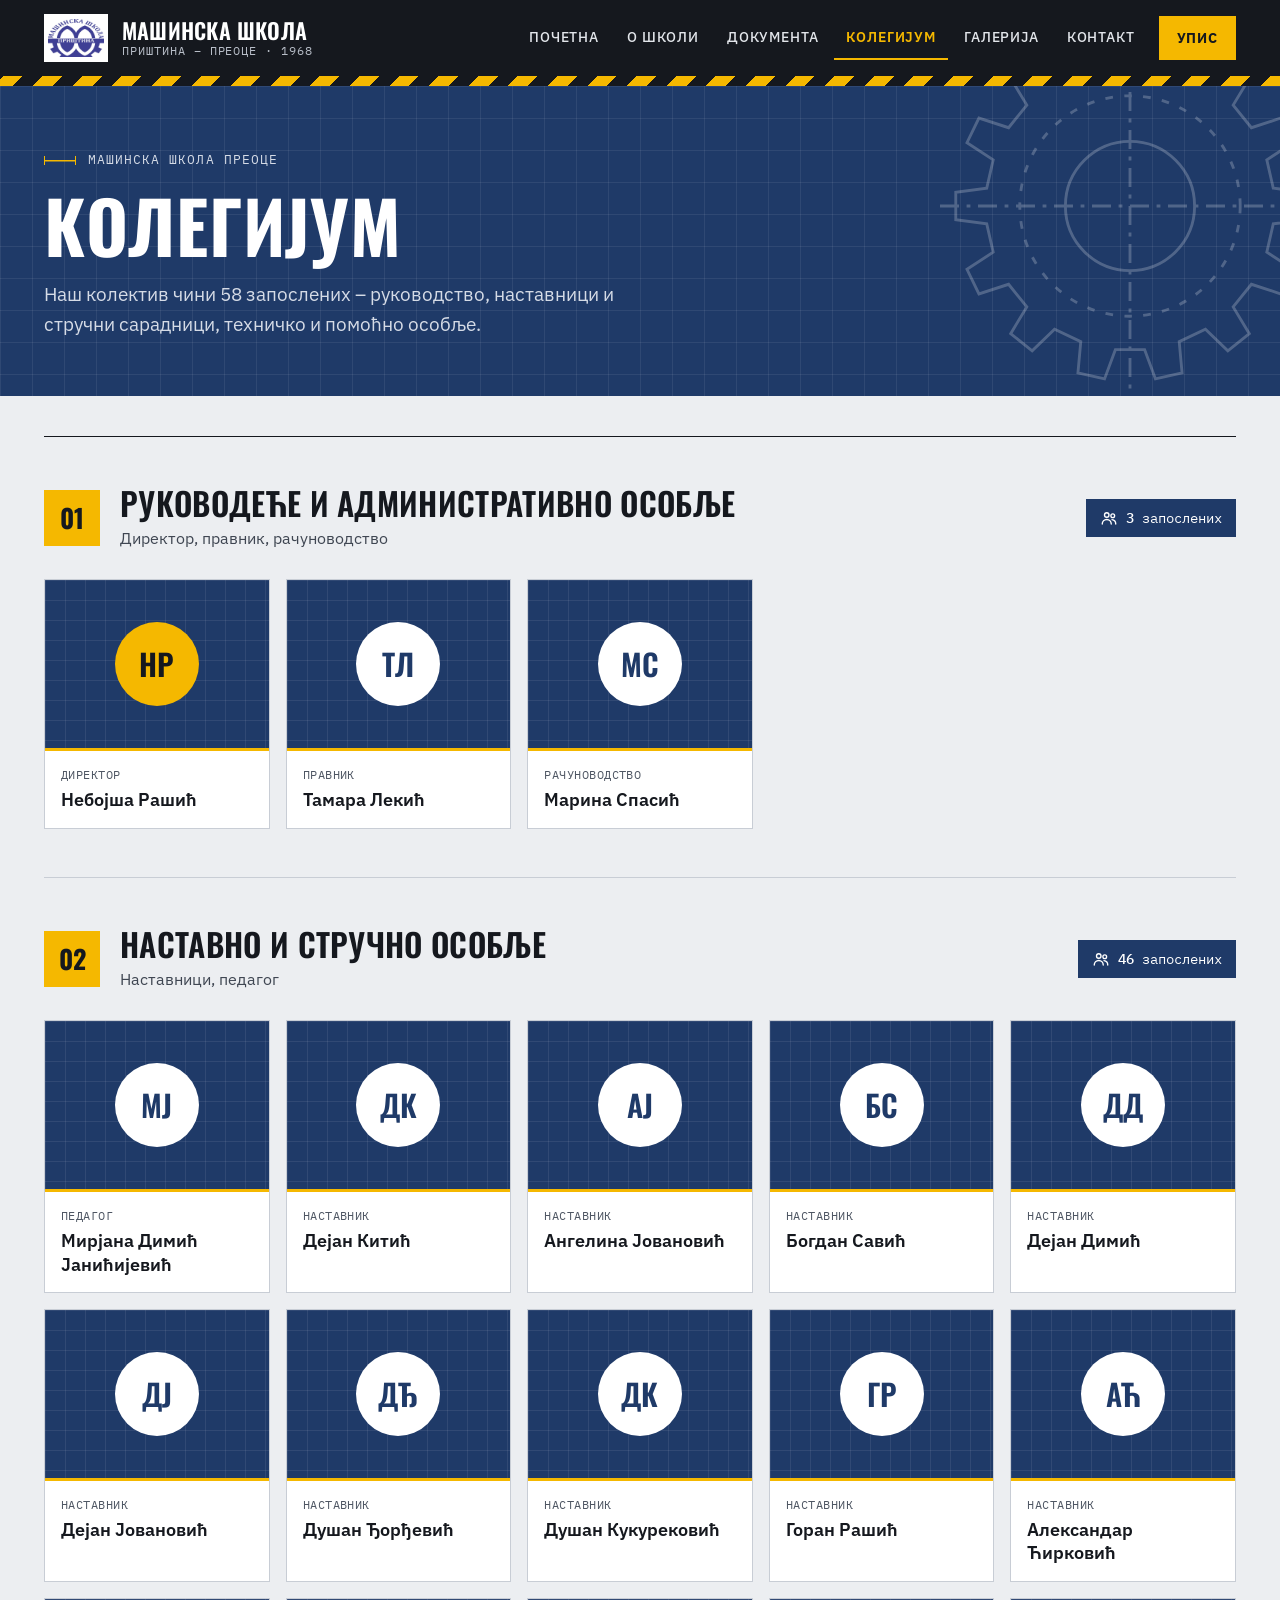
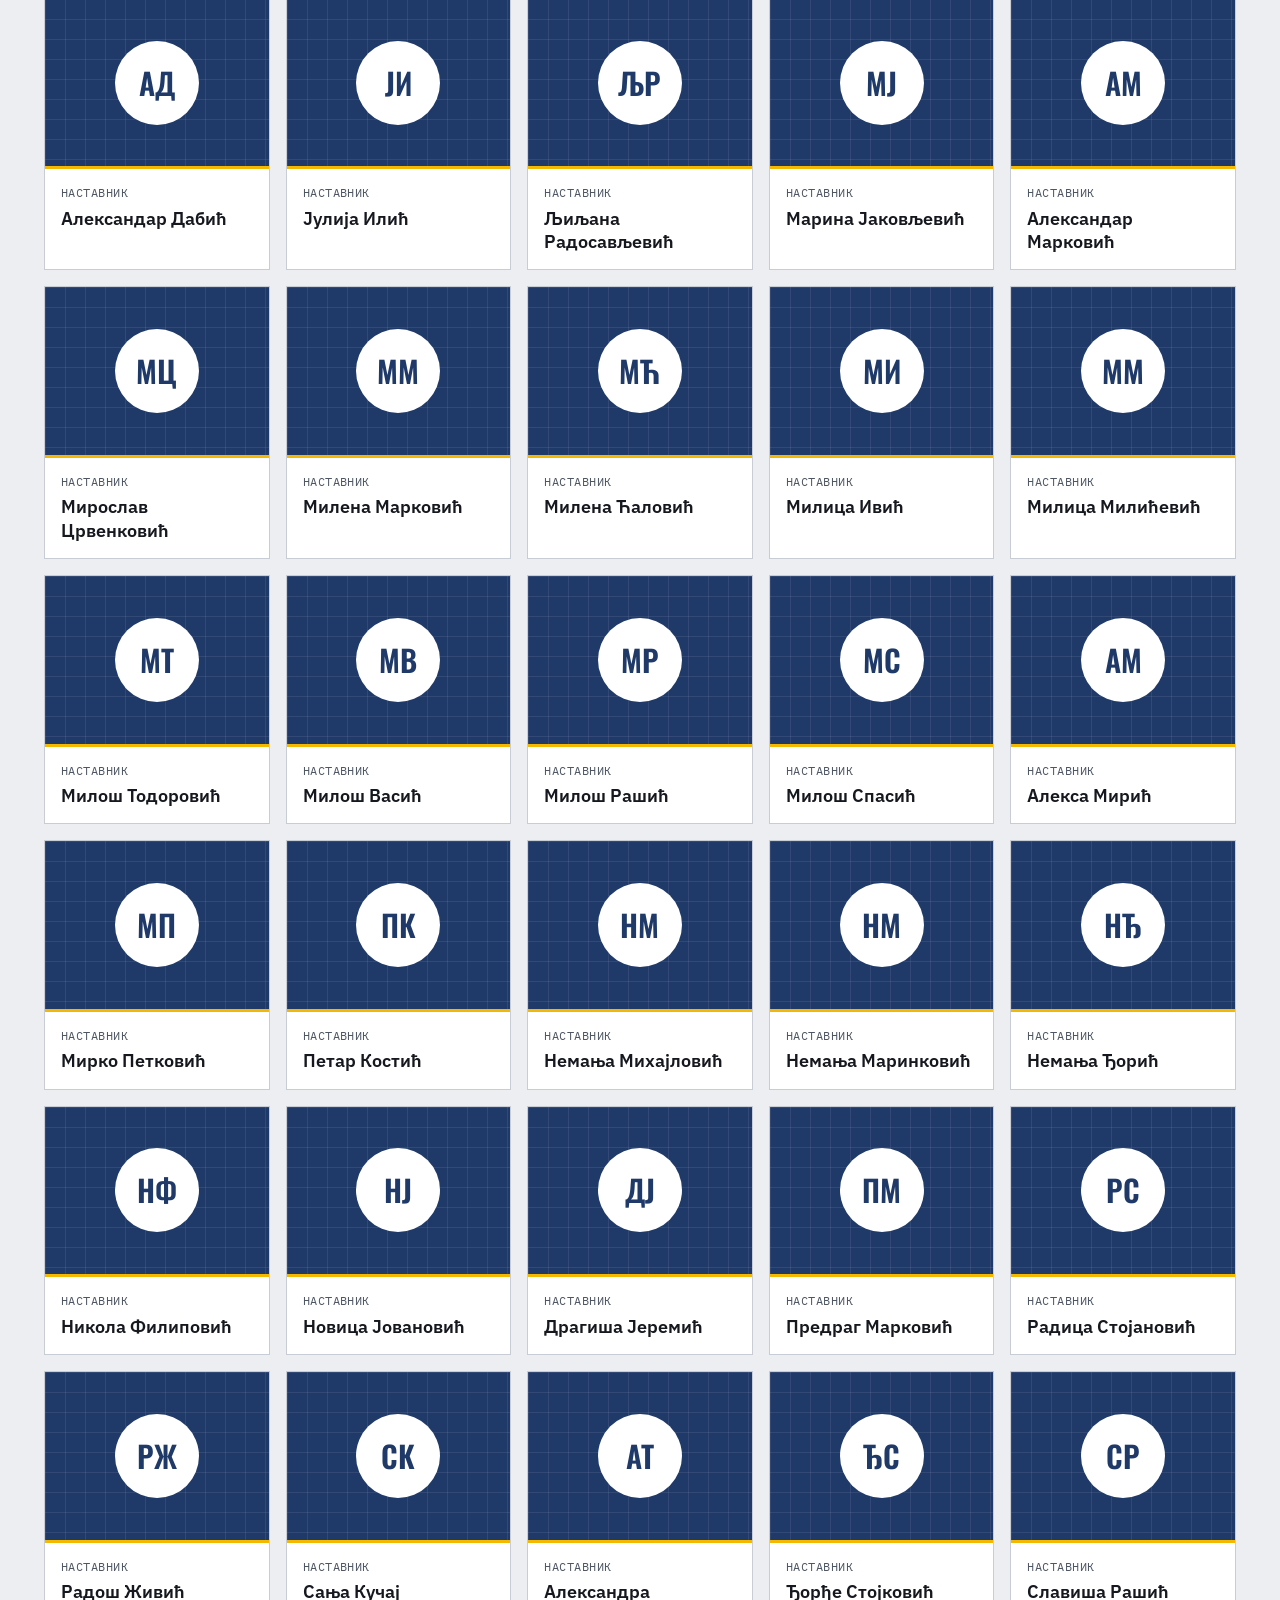
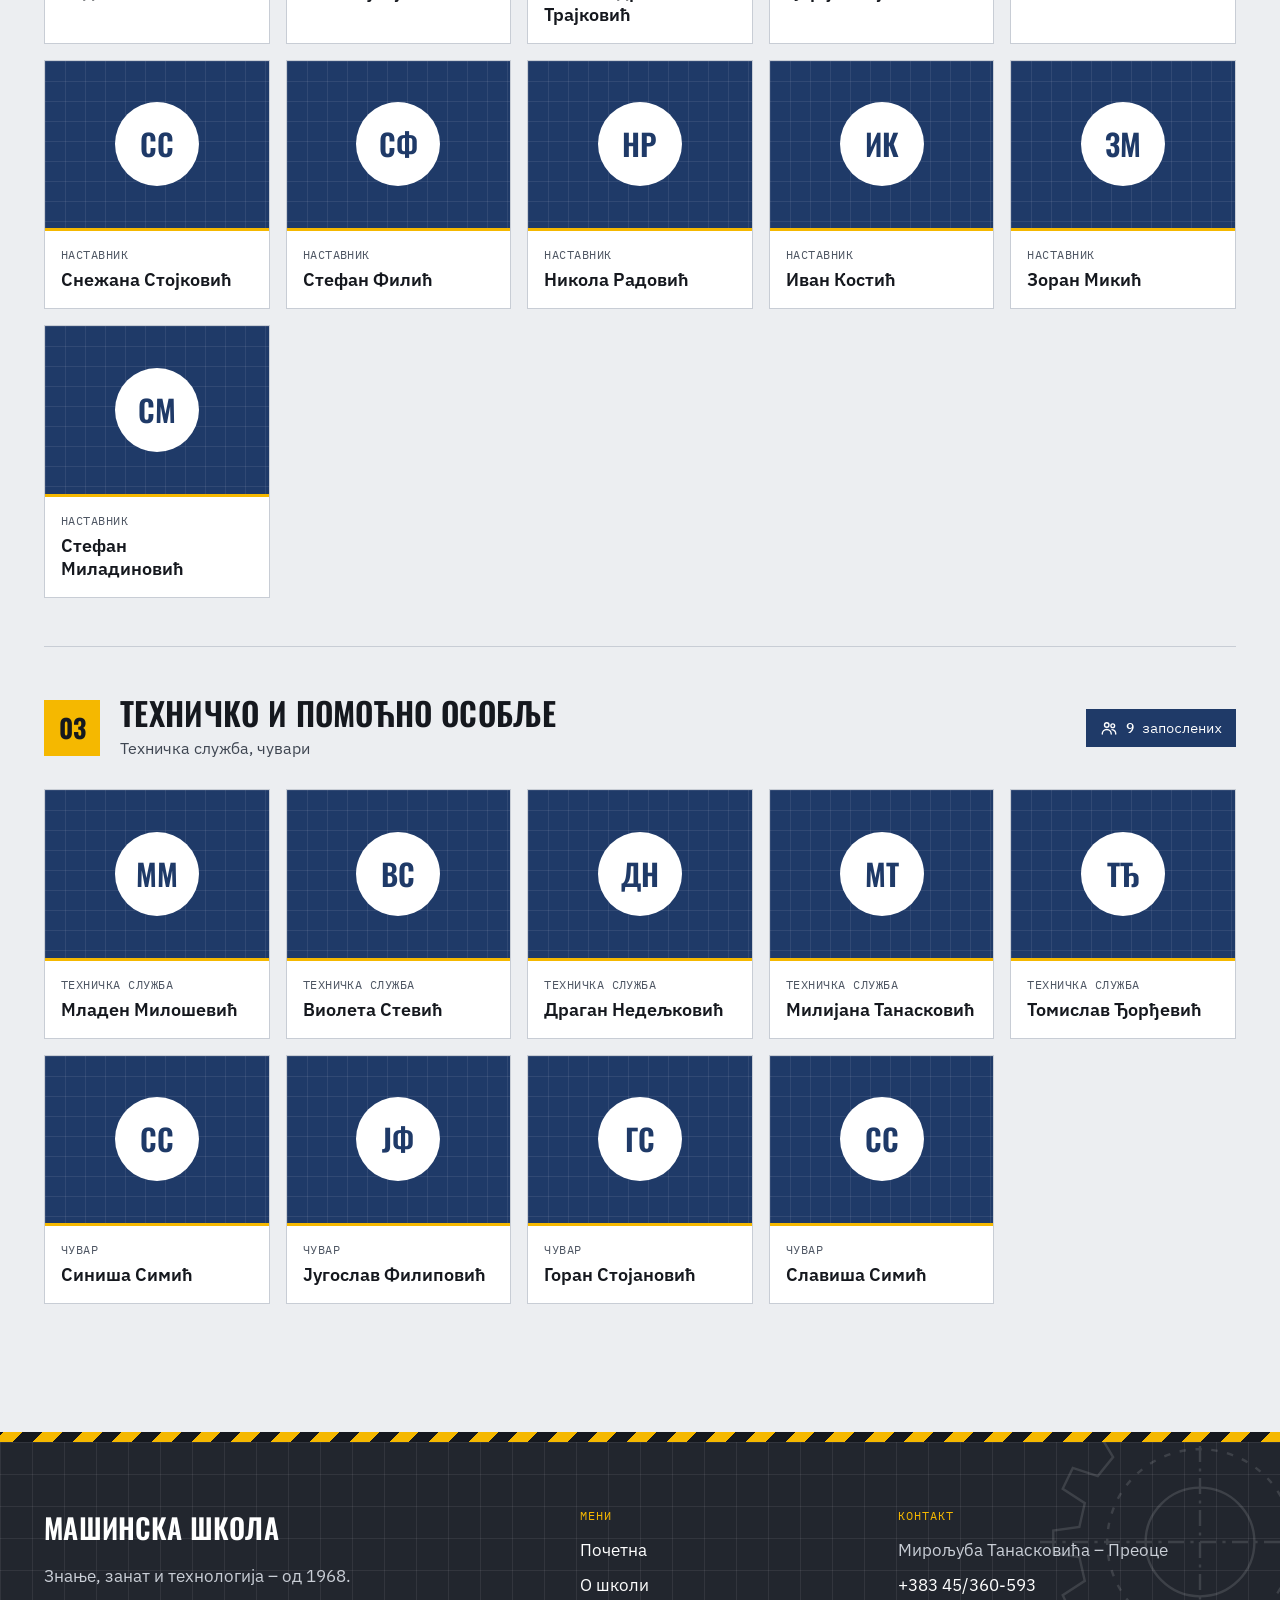
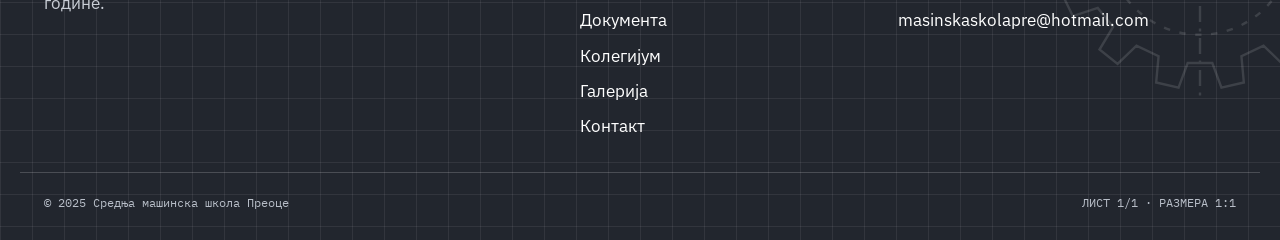
==== kolegijum.html @ 7db7a5be "Sajt Mašinske škole Preoce – prilagođen za telefone Co-Authored-By: Claude Opus 5.5 <noreply@anthrop" ====
<!doctype html>
<html lang="sr">
<head>
<meta charset="utf-8">
<meta name="viewport" content="width=device-width, initial-scale=1">
<title>Колегијум | Машинска школа Преоце</title>
<link rel="preconnect" href="https://fonts.googleapis.com">
<link rel="preconnect" href="https://fonts.gstatic.com" crossorigin>
<link href="https://fonts.googleapis.com/css2?family=IBM+Plex+Mono:wght@500&amp;family=IBM+Plex+Sans:wght@400;500;600;700&amp;family=Oswald:wght@500;600;700&amp;display=swap" rel="stylesheet">
<link rel="stylesheet" href="css/style.css">
<script src="js/meni.js" defer></script>
</head>
<body>
<div style="font-family: 'IBM Plex Sans', system-ui, sans-serif; color: #15181E; background: #ECEEF1; font-size: 17px; line-height: 1.6; min-height: 100vh">
  <header style="background: #15181E; color: #FFFFFF">
    <div style="max-width: 1240px; margin: 0 auto; padding: 14px 24px; display: flex; flex-wrap: wrap; align-items: center; justify-content: space-between; gap: 12px 32px">
      <a href="index.html" style="display: flex; align-items: center; gap: 14px; text-decoration: none; color: #FFFFFF">
        <img src="images/grb.png" alt="Грб Машинске школе" style="width: 64px; height: 48px; object-fit: contain; background: #FFFFFF; padding: 4px; box-sizing: border-box">
        <span style="display: flex; flex-direction: column; line-height: 1.15">
          <span style="font-family: 'Oswald', 'Arial Narrow', sans-serif; text-transform: uppercase; letter-spacing: 0.01em; font-weight: 600; font-size: 22px">Машинска школа</span>
          <span style="font-family: 'IBM Plex Mono', monospace; font-size: 12px; color: #B8BEC8; letter-spacing: 0.08em; text-transform: uppercase">Приштина – Преоце · 1968</span>
        </span>
      </a>
      <button type="button" class="meni-dugme" aria-expanded="false" aria-controls="glavni-meni" aria-label="Отвори мени"><span></span><span></span><span></span></button>
      <nav id="glavni-meni" aria-label="Главни мени" style="display: flex; flex-wrap: wrap; align-items: center; gap: 4px">
        <a href="index.html" style="padding: 10px 12px; font-weight: 500; font-size: 14px; text-transform: uppercase; letter-spacing: 0.06em; text-decoration: none; color: #E2E5EA; border-bottom: 2px solid transparent">Почетна</a><a href="o-skoli.html" style="padding: 10px 12px; font-weight: 500; font-size: 14px; text-transform: uppercase; letter-spacing: 0.06em; text-decoration: none; color: #E2E5EA; border-bottom: 2px solid transparent">О школи</a><a href="dokumenta.html" style="padding: 10px 12px; font-weight: 500; font-size: 14px; text-transform: uppercase; letter-spacing: 0.06em; text-decoration: none; color: #E2E5EA; border-bottom: 2px solid transparent">Документа</a><a href="kolegijum.html" aria-current="page" style="padding: 10px 12px; font-weight: 600; font-size: 14px; text-transform: uppercase; letter-spacing: 0.06em; text-decoration: none; color: #F5B800; border-bottom: 2px solid #F5B800">Колегијум</a><a href="galerija.html" style="padding: 10px 12px; font-weight: 500; font-size: 14px; text-transform: uppercase; letter-spacing: 0.06em; text-decoration: none; color: #E2E5EA; border-bottom: 2px solid transparent">Галерија</a><a href="kontakt.html" style="padding: 10px 12px; font-weight: 500; font-size: 14px; text-transform: uppercase; letter-spacing: 0.06em; text-decoration: none; color: #E2E5EA; border-bottom: 2px solid transparent">Контакт</a>
        <a href="kontakt.html" style="margin-left: 8px; padding: 11px 18px; min-height: 44px; box-sizing: border-box; display: inline-flex; align-items: center; background: #F5B800; color: #15181E; font-weight: 700; font-size: 14px; text-transform: uppercase; letter-spacing: 0.06em; text-decoration: none">Упис</a>
      </nav>
    </div>
  </header>
  <div aria-hidden="true" style="height: 10px; background-image: repeating-linear-gradient(-45deg, #F5B800 0 14px, #15181E 14px 28px)"></div>
  <section style="background-color: #1F3A68; background-image: linear-gradient(rgba(255,255,255,0.07) 1px, transparent 1px), linear-gradient(90deg, rgba(255,255,255,0.07) 1px, transparent 1px); background-size: 32px 32px; color: #FFFFFF; position: relative; overflow: hidden">
    <svg aria-hidden="true" width="380" height="380" viewBox="0 0 200 200" fill="none" stroke="#FFFFFF" stroke-width="1.5" style="position: absolute; right: -40px; top: -70px; opacity: 0.22; pointer-events: none"><path d="M175.4 90.6 L191.7 92.8 L191.7 107.2 L175.4 109.4 L172.0 124.3 L185.8 133.3 L179.5 146.3 L163.9 141.2 L154.3 153.1 L162.8 167.2 L151.5 176.2 L139.7 164.8 L125.9 171.4 L127.4 187.8 L113.4 191.0 L107.7 175.6 L92.3 175.6 L86.6 191.0 L72.6 187.8 L74.1 171.4 L60.3 164.8 L48.5 176.2 L37.2 167.2 L45.7 153.1 L36.1 141.2 L20.5 146.3 L14.2 133.3 L28.0 124.3 L24.6 109.4 L8.3 107.2 L8.3 92.8 L24.6 90.6 L28.0 75.7 L14.2 66.7 L20.5 53.7 L36.1 58.8 L45.7 46.9 L37.2 32.8 L48.5 23.8 L60.3 35.2 L74.1 28.6 L72.6 12.2 L86.6 9.0 L92.3 24.4 L107.7 24.4 L113.4 9.0 L127.4 12.2 L125.9 28.6 L139.7 35.2 L151.5 23.8 L162.8 32.8 L154.3 46.9 L163.9 58.8 L179.5 53.7 L185.8 66.7 L172.0 75.7 Z"></path><circle cx="100" cy="100" r="34"></circle><circle cx="100" cy="100" r="58" stroke-dasharray="4 6"></circle><path d="M100 0 V200 M0 100 H200" stroke-dasharray="10 4 2 4"></path></svg>
    <div style="max-width: 1240px; margin: 0 auto; padding: 64px 24px 56px; display: flex; flex-direction: column; gap: 18px; position: relative">
      <span style="display: flex; align-items: center; gap: 12px; font-family: 'IBM Plex Mono', monospace; font-size: 13px; letter-spacing: 0.08em; text-transform: uppercase; color: #D5DBE6"><span aria-hidden="true" style="flex: 0 0 32px; height: 9px; border-left: 1.5px solid #F5B800; border-right: 1.5px solid #F5B800; background: linear-gradient(#F5B800, #F5B800) center / 100% 1.5px no-repeat"></span>Машинска школа Преоце</span>
      <h1 style="margin: 0; font-family: 'Oswald', 'Arial Narrow', sans-serif; text-transform: uppercase; letter-spacing: 0.01em; font-size: 72px; line-height: 1; font-weight: 700; color: #FFFFFF">Колегијум</h1>
      <p style="margin: 0; font-size: 19px; color: #D5DBE6; max-width: 640px">Наш колектив чини 58 запослених – руководство, наставници и стручни сарадници, техничко и помоћно особље.</p>
    </div>
  </section>
  <section style="max-width: 1240px; margin: 0 auto; padding: 40px 24px 80px">
    <div style="padding: 48px 0; border-top: 1px solid #15181E">
      <div style="display: flex; flex-wrap: wrap; align-items: center; gap: 16px 20px; margin-bottom: 28px">
        <span style="flex: 0 0 56px; width: 56px; height: 56px; display: flex; align-items: center; justify-content: center; background: #F5B800; color: #15181E; font-family: 'Oswald', 'Arial Narrow', sans-serif; font-weight: 700; font-size: 26px">01</span>
        <div style="flex: 1 1 320px; min-width: 0; display: flex; flex-direction: column; gap: 6px">
          <h2 style="margin: 0; font-family: 'Oswald', 'Arial Narrow', sans-serif; text-transform: uppercase; letter-spacing: 0.01em; font-weight: 600; font-size: 32px; line-height: 1.1">Руководеће и административно особље</h2>
          <p style="margin: 0; color: #3F4652; font-size: 16px">Директор, правник, рачуноводство</p>
        </div>
        <span style="display: inline-flex; align-items: center; gap: 8px; font-family: 'IBM Plex Mono', monospace; font-size: 14px; color: #FFFFFF; padding: 8px 14px; background: #1F3A68"><svg aria-hidden="true" width="18" height="18" viewBox="0 0 24 24" fill="none" stroke="currentColor" stroke-width="1.8" stroke-linecap="round"><circle cx="9" cy="8" r="3"/><path d="M3 20c0-3.3 2.7-6 6-6s6 2.7 6 6"/><circle cx="17" cy="9" r="2.5"/><path d="M16 14.2c2.9.4 5 2.8 5 5.8"/></svg><b style="font-weight: 500">3</b> запослених</span>
      </div>
      <ul style="margin: 0; padding: 0; list-style: none; display: grid; grid-template-columns: repeat(auto-fill, minmax(210px, 1fr)); gap: 16px">
        <li style="display: flex; flex-direction: column; background: #FFFFFF; border: 1px solid #C8CDD5">
          <div aria-hidden="true" style="aspect-ratio: 4 / 3; display: flex; align-items: center; justify-content: center; background-color: #1F3A68; background-image: linear-gradient(rgba(255,255,255,0.08) 1px, transparent 1px), linear-gradient(90deg, rgba(255,255,255,0.08) 1px, transparent 1px); background-size: 20px 20px"><span style="width: 84px; height: 84px; border-radius: 50%; background: #F5B800; color: #15181E; display: flex; align-items: center; justify-content: center; font-family: 'Oswald', 'Arial Narrow', sans-serif; font-weight: 600; font-size: 30px">НР</span></div>
          <div style="flex: 1; padding: 14px 16px 16px; border-top: 3px solid #F5B800; display: flex; flex-direction: column; gap: 4px">
            <span style="font-family: 'IBM Plex Mono', monospace; font-size: 12px; color: #4E5663; text-transform: uppercase; letter-spacing: 0.04em">Директор</span>
            <h3 style="margin: 0; font-size: 18px; font-weight: 600; line-height: 1.3">Небојша Рашић</h3>
          </div>
        </li>
        <li style="display: flex; flex-direction: column; background: #FFFFFF; border: 1px solid #C8CDD5">
          <div aria-hidden="true" style="aspect-ratio: 4 / 3; display: flex; align-items: center; justify-content: center; background-color: #1F3A68; background-image: linear-gradient(rgba(255,255,255,0.08) 1px, transparent 1px), linear-gradient(90deg, rgba(255,255,255,0.08) 1px, transparent 1px); background-size: 20px 20px"><span style="width: 84px; height: 84px; border-radius: 50%; background: #FFFFFF; color: #1F3A68; display: flex; align-items: center; justify-content: center; font-family: 'Oswald', 'Arial Narrow', sans-serif; font-weight: 600; font-size: 30px">ТЛ</span></div>
          <div style="flex: 1; padding: 14px 16px 16px; border-top: 3px solid #F5B800; display: flex; flex-direction: column; gap: 4px">
            <span style="font-family: 'IBM Plex Mono', monospace; font-size: 12px; color: #4E5663; text-transform: uppercase; letter-spacing: 0.04em">Правник</span>
            <h3 style="margin: 0; font-size: 18px; font-weight: 600; line-height: 1.3">Тамара Лекић</h3>
          </div>
        </li>
        <li style="display: flex; flex-direction: column; background: #FFFFFF; border: 1px solid #C8CDD5">
          <div aria-hidden="true" style="aspect-ratio: 4 / 3; display: flex; align-items: center; justify-content: center; background-color: #1F3A68; background-image: linear-gradient(rgba(255,255,255,0.08) 1px, transparent 1px), linear-gradient(90deg, rgba(255,255,255,0.08) 1px, transparent 1px); background-size: 20px 20px"><span style="width: 84px; height: 84px; border-radius: 50%; background: #FFFFFF; color: #1F3A68; display: flex; align-items: center; justify-content: center; font-family: 'Oswald', 'Arial Narrow', sans-serif; font-weight: 600; font-size: 30px">МС</span></div>
          <div style="flex: 1; padding: 14px 16px 16px; border-top: 3px solid #F5B800; display: flex; flex-direction: column; gap: 4px">
            <span style="font-family: 'IBM Plex Mono', monospace; font-size: 12px; color: #4E5663; text-transform: uppercase; letter-spacing: 0.04em">Рачуноводство</span>
            <h3 style="margin: 0; font-size: 18px; font-weight: 600; line-height: 1.3">Марина Спасић</h3>
          </div>
        </li>
      </ul>
    </div>
    <div style="padding: 48px 0; border-top: 1px solid #C8CDD5">
      <div style="display: flex; flex-wrap: wrap; align-items: center; gap: 16px 20px; margin-bottom: 28px">
        <span style="flex: 0 0 56px; width: 56px; height: 56px; display: flex; align-items: center; justify-content: center; background: #F5B800; color: #15181E; font-family: 'Oswald', 'Arial Narrow', sans-serif; font-weight: 700; font-size: 26px">02</span>
        <div style="flex: 1 1 320px; min-width: 0; display: flex; flex-direction: column; gap: 6px">
          <h2 style="margin: 0; font-family: 'Oswald', 'Arial Narrow', sans-serif; text-transform: uppercase; letter-spacing: 0.01em; font-weight: 600; font-size: 32px; line-height: 1.1">Наставно и стручно особље</h2>
          <p style="margin: 0; color: #3F4652; font-size: 16px">Наставници, педагог</p>
        </div>
        <span style="display: inline-flex; align-items: center; gap: 8px; font-family: 'IBM Plex Mono', monospace; font-size: 14px; color: #FFFFFF; padding: 8px 14px; background: #1F3A68"><svg aria-hidden="true" width="18" height="18" viewBox="0 0 24 24" fill="none" stroke="currentColor" stroke-width="1.8" stroke-linecap="round"><circle cx="9" cy="8" r="3"/><path d="M3 20c0-3.3 2.7-6 6-6s6 2.7 6 6"/><circle cx="17" cy="9" r="2.5"/><path d="M16 14.2c2.9.4 5 2.8 5 5.8"/></svg><b style="font-weight: 500">46</b> запослених</span>
      </div>
      <ul style="margin: 0; padding: 0; list-style: none; display: grid; grid-template-columns: repeat(auto-fill, minmax(210px, 1fr)); gap: 16px">
        <li style="display: flex; flex-direction: column; background: #FFFFFF; border: 1px solid #C8CDD5">
          <div aria-hidden="true" style="aspect-ratio: 4 / 3; display: flex; align-items: center; justify-content: center; background-color: #1F3A68; background-image: linear-gradient(rgba(255,255,255,0.08) 1px, transparent 1px), linear-gradient(90deg, rgba(255,255,255,0.08) 1px, transparent 1px); background-size: 20px 20px"><span style="width: 84px; height: 84px; border-radius: 50%; background: #FFFFFF; color: #1F3A68; display: flex; align-items: center; justify-content: center; font-family: 'Oswald', 'Arial Narrow', sans-serif; font-weight: 600; font-size: 30px">МЈ</span></div>
          <div style="flex: 1; padding: 14px 16px 16px; border-top: 3px solid #F5B800; display: flex; flex-direction: column; gap: 4px">
            <span style="font-family: 'IBM Plex Mono', monospace; font-size: 12px; color: #4E5663; text-transform: uppercase; letter-spacing: 0.04em">Педагог</span>
            <h3 style="margin: 0; font-size: 18px; font-weight: 600; line-height: 1.3">Мирјана Димић Јанићијевић</h3>
          </div>
        </li>
        <li style="display: flex; flex-direction: column; background: #FFFFFF; border: 1px solid #C8CDD5">
          <div aria-hidden="true" style="aspect-ratio: 4 / 3; display: flex; align-items: center; justify-content: center; background-color: #1F3A68; background-image: linear-gradient(rgba(255,255,255,0.08) 1px, transparent 1px), linear-gradient(90deg, rgba(255,255,255,0.08) 1px, transparent 1px); background-size: 20px 20px"><span style="width: 84px; height: 84px; border-radius: 50%; background: #FFFFFF; color: #1F3A68; display: flex; align-items: center; justify-content: center; font-family: 'Oswald', 'Arial Narrow', sans-serif; font-weight: 600; font-size: 30px">ДК</span></div>
          <div style="flex: 1; padding: 14px 16px 16px; border-top: 3px solid #F5B800; display: flex; flex-direction: column; gap: 4px">
            <span style="font-family: 'IBM Plex Mono', monospace; font-size: 12px; color: #4E5663; text-transform: uppercase; letter-spacing: 0.04em">Наставник</span>
            <h3 style="margin: 0; font-size: 18px; font-weight: 600; line-height: 1.3">Дејан Китић</h3>
          </div>
        </li>
        <li style="display: flex; flex-direction: column; background: #FFFFFF; border: 1px solid #C8CDD5">
          <div aria-hidden="true" style="aspect-ratio: 4 / 3; display: flex; align-items: center; justify-content: center; background-color: #1F3A68; background-image: linear-gradient(rgba(255,255,255,0.08) 1px, transparent 1px), linear-gradient(90deg, rgba(255,255,255,0.08) 1px, transparent 1px); background-size: 20px 20px"><span style="width: 84px; height: 84px; border-radius: 50%; background: #FFFFFF; color: #1F3A68; display: flex; align-items: center; justify-content: center; font-family: 'Oswald', 'Arial Narrow', sans-serif; font-weight: 600; font-size: 30px">АЈ</span></div>
          <div style="flex: 1; padding: 14px 16px 16px; border-top: 3px solid #F5B800; display: flex; flex-direction: column; gap: 4px">
            <span style="font-family: 'IBM Plex Mono', monospace; font-size: 12px; color: #4E5663; text-transform: uppercase; letter-spacing: 0.04em">Наставник</span>
            <h3 style="margin: 0; font-size: 18px; font-weight: 600; line-height: 1.3">Ангелина Јовановић</h3>
          </div>
        </li>
        <li style="display: flex; flex-direction: column; background: #FFFFFF; border: 1px solid #C8CDD5">
          <div aria-hidden="true" style="aspect-ratio: 4 / 3; display: flex; align-items: center; justify-content: center; background-color: #1F3A68; background-image: linear-gradient(rgba(255,255,255,0.08) 1px, transparent 1px), linear-gradient(90deg, rgba(255,255,255,0.08) 1px, transparent 1px); background-size: 20px 20px"><span style="width: 84px; height: 84px; border-radius: 50%; background: #FFFFFF; color: #1F3A68; display: flex; align-items: center; justify-content: center; font-family: 'Oswald', 'Arial Narrow', sans-serif; font-weight: 600; font-size: 30px">БС</span></div>
          <div style="flex: 1; padding: 14px 16px 16px; border-top: 3px solid #F5B800; display: flex; flex-direction: column; gap: 4px">
            <span style="font-family: 'IBM Plex Mono', monospace; font-size: 12px; color: #4E5663; text-transform: uppercase; letter-spacing: 0.04em">Наставник</span>
            <h3 style="margin: 0; font-size: 18px; font-weight: 600; line-height: 1.3">Богдан Савић</h3>
          </div>
        </li>
        <li style="display: flex; flex-direction: column; background: #FFFFFF; border: 1px solid #C8CDD5">
          <div aria-hidden="true" style="aspect-ratio: 4 / 3; display: flex; align-items: center; justify-content: center; background-color: #1F3A68; background-image: linear-gradient(rgba(255,255,255,0.08) 1px, transparent 1px), linear-gradient(90deg, rgba(255,255,255,0.08) 1px, transparent 1px); background-size: 20px 20px"><span style="width: 84px; height: 84px; border-radius: 50%; background: #FFFFFF; color: #1F3A68; display: flex; align-items: center; justify-content: center; font-family: 'Oswald', 'Arial Narrow', sans-serif; font-weight: 600; font-size: 30px">ДД</span></div>
          <div style="flex: 1; padding: 14px 16px 16px; border-top: 3px solid #F5B800; display: flex; flex-direction: column; gap: 4px">
            <span style="font-family: 'IBM Plex Mono', monospace; font-size: 12px; color: #4E5663; text-transform: uppercase; letter-spacing: 0.04em">Наставник</span>
            <h3 style="margin: 0; font-size: 18px; font-weight: 600; line-height: 1.3">Дејан Димић</h3>
          </div>
        </li>
        <li style="display: flex; flex-direction: column; background: #FFFFFF; border: 1px solid #C8CDD5">
          <div aria-hidden="true" style="aspect-ratio: 4 / 3; display: flex; align-items: center; justify-content: center; background-color: #1F3A68; background-image: linear-gradient(rgba(255,255,255,0.08) 1px, transparent 1px), linear-gradient(90deg, rgba(255,255,255,0.08) 1px, transparent 1px); background-size: 20px 20px"><span style="width: 84px; height: 84px; border-radius: 50%; background: #FFFFFF; color: #1F3A68; display: flex; align-items: center; justify-content: center; font-family: 'Oswald', 'Arial Narrow', sans-serif; font-weight: 600; font-size: 30px">ДЈ</span></div>
          <div style="flex: 1; padding: 14px 16px 16px; border-top: 3px solid #F5B800; display: flex; flex-direction: column; gap: 4px">
            <span style="font-family: 'IBM Plex Mono', monospace; font-size: 12px; color: #4E5663; text-transform: uppercase; letter-spacing: 0.04em">Наставник</span>
            <h3 style="margin: 0; font-size: 18px; font-weight: 600; line-height: 1.3">Дејан Јовановић</h3>
          </div>
        </li>
        <li style="display: flex; flex-direction: column; background: #FFFFFF; border: 1px solid #C8CDD5">
          <div aria-hidden="true" style="aspect-ratio: 4 / 3; display: flex; align-items: center; justify-content: center; background-color: #1F3A68; background-image: linear-gradient(rgba(255,255,255,0.08) 1px, transparent 1px), linear-gradient(90deg, rgba(255,255,255,0.08) 1px, transparent 1px); background-size: 20px 20px"><span style="width: 84px; height: 84px; border-radius: 50%; background: #FFFFFF; color: #1F3A68; display: flex; align-items: center; justify-content: center; font-family: 'Oswald', 'Arial Narrow', sans-serif; font-weight: 600; font-size: 30px">ДЂ</span></div>
          <div style="flex: 1; padding: 14px 16px 16px; border-top: 3px solid #F5B800; display: flex; flex-direction: column; gap: 4px">
            <span style="font-family: 'IBM Plex Mono', monospace; font-size: 12px; color: #4E5663; text-transform: uppercase; letter-spacing: 0.04em">Наставник</span>
            <h3 style="margin: 0; font-size: 18px; font-weight: 600; line-height: 1.3">Душан Ђорђевић</h3>
          </div>
        </li>
        <li style="display: flex; flex-direction: column; background: #FFFFFF; border: 1px solid #C8CDD5">
          <div aria-hidden="true" style="aspect-ratio: 4 / 3; display: flex; align-items: center; justify-content: center; background-color: #1F3A68; background-image: linear-gradient(rgba(255,255,255,0.08) 1px, transparent 1px), linear-gradient(90deg, rgba(255,255,255,0.08) 1px, transparent 1px); background-size: 20px 20px"><span style="width: 84px; height: 84px; border-radius: 50%; background: #FFFFFF; color: #1F3A68; display: flex; align-items: center; justify-content: center; font-family: 'Oswald', 'Arial Narrow', sans-serif; font-weight: 600; font-size: 30px">ДК</span></div>
          <div style="flex: 1; padding: 14px 16px 16px; border-top: 3px solid #F5B800; display: flex; flex-direction: column; gap: 4px">
            <span style="font-family: 'IBM Plex Mono', monospace; font-size: 12px; color: #4E5663; text-transform: uppercase; letter-spacing: 0.04em">Наставник</span>
            <h3 style="margin: 0; font-size: 18px; font-weight: 600; line-height: 1.3">Душан Кукурековић</h3>
          </div>
        </li>
        <li style="display: flex; flex-direction: column; background: #FFFFFF; border: 1px solid #C8CDD5">
          <div aria-hidden="true" style="aspect-ratio: 4 / 3; display: flex; align-items: center; justify-content: center; background-color: #1F3A68; background-image: linear-gradient(rgba(255,255,255,0.08) 1px, transparent 1px), linear-gradient(90deg, rgba(255,255,255,0.08) 1px, transparent 1px); background-size: 20px 20px"><span style="width: 84px; height: 84px; border-radius: 50%; background: #FFFFFF; color: #1F3A68; display: flex; align-items: center; justify-content: center; font-family: 'Oswald', 'Arial Narrow', sans-serif; font-weight: 600; font-size: 30px">ГР</span></div>
          <div style="flex: 1; padding: 14px 16px 16px; border-top: 3px solid #F5B800; display: flex; flex-direction: column; gap: 4px">
            <span style="font-family: 'IBM Plex Mono', monospace; font-size: 12px; color: #4E5663; text-transform: uppercase; letter-spacing: 0.04em">Наставник</span>
            <h3 style="margin: 0; font-size: 18px; font-weight: 600; line-height: 1.3">Горан Рашић</h3>
          </div>
        </li>
        <li style="display: flex; flex-direction: column; background: #FFFFFF; border: 1px solid #C8CDD5">
          <div aria-hidden="true" style="aspect-ratio: 4 / 3; display: flex; align-items: center; justify-content: center; background-color: #1F3A68; background-image: linear-gradient(rgba(255,255,255,0.08) 1px, transparent 1px), linear-gradient(90deg, rgba(255,255,255,0.08) 1px, transparent 1px); background-size: 20px 20px"><span style="width: 84px; height: 84px; border-radius: 50%; background: #FFFFFF; color: #1F3A68; display: flex; align-items: center; justify-content: center; font-family: 'Oswald', 'Arial Narrow', sans-serif; font-weight: 600; font-size: 30px">АЋ</span></div>
          <div style="flex: 1; padding: 14px 16px 16px; border-top: 3px solid #F5B800; display: flex; flex-direction: column; gap: 4px">
            <span style="font-family: 'IBM Plex Mono', monospace; font-size: 12px; color: #4E5663; text-transform: uppercase; letter-spacing: 0.04em">Наставник</span>
            <h3 style="margin: 0; font-size: 18px; font-weight: 600; line-height: 1.3">Александар Ћирковић</h3>
          </div>
        </li>
        <li style="display: flex; flex-direction: column; background: #FFFFFF; border: 1px solid #C8CDD5">
          <div aria-hidden="true" style="aspect-ratio: 4 / 3; display: flex; align-items: center; justify-content: center; background-color: #1F3A68; background-image: linear-gradient(rgba(255,255,255,0.08) 1px, transparent 1px), linear-gradient(90deg, rgba(255,255,255,0.08) 1px, transparent 1px); background-size: 20px 20px"><span style="width: 84px; height: 84px; border-radius: 50%; background: #FFFFFF; color: #1F3A68; display: flex; align-items: center; justify-content: center; font-family: 'Oswald', 'Arial Narrow', sans-serif; font-weight: 600; font-size: 30px">АД</span></div>
          <div style="flex: 1; padding: 14px 16px 16px; border-top: 3px solid #F5B800; display: flex; flex-direction: column; gap: 4px">
            <span style="font-family: 'IBM Plex Mono', monospace; font-size: 12px; color: #4E5663; text-transform: uppercase; letter-spacing: 0.04em">Наставник</span>
            <h3 style="margin: 0; font-size: 18px; font-weight: 600; line-height: 1.3">Александар Дабић</h3>
          </div>
        </li>
        <li style="display: flex; flex-direction: column; background: #FFFFFF; border: 1px solid #C8CDD5">
          <div aria-hidden="true" style="aspect-ratio: 4 / 3; display: flex; align-items: center; justify-content: center; background-color: #1F3A68; background-image: linear-gradient(rgba(255,255,255,0.08) 1px, transparent 1px), linear-gradient(90deg, rgba(255,255,255,0.08) 1px, transparent 1px); background-size: 20px 20px"><span style="width: 84px; height: 84px; border-radius: 50%; background: #FFFFFF; color: #1F3A68; display: flex; align-items: center; justify-content: center; font-family: 'Oswald', 'Arial Narrow', sans-serif; font-weight: 600; font-size: 30px">ЈИ</span></div>
          <div style="flex: 1; padding: 14px 16px 16px; border-top: 3px solid #F5B800; display: flex; flex-direction: column; gap: 4px">
            <span style="font-family: 'IBM Plex Mono', monospace; font-size: 12px; color: #4E5663; text-transform: uppercase; letter-spacing: 0.04em">Наставник</span>
            <h3 style="margin: 0; font-size: 18px; font-weight: 600; line-height: 1.3">Јулија Илић</h3>
          </div>
        </li>
        <li style="display: flex; flex-direction: column; background: #FFFFFF; border: 1px solid #C8CDD5">
          <div aria-hidden="true" style="aspect-ratio: 4 / 3; display: flex; align-items: center; justify-content: center; background-color: #1F3A68; background-image: linear-gradient(rgba(255,255,255,0.08) 1px, transparent 1px), linear-gradient(90deg, rgba(255,255,255,0.08) 1px, transparent 1px); background-size: 20px 20px"><span style="width: 84px; height: 84px; border-radius: 50%; background: #FFFFFF; color: #1F3A68; display: flex; align-items: center; justify-content: center; font-family: 'Oswald', 'Arial Narrow', sans-serif; font-weight: 600; font-size: 30px">ЉР</span></div>
          <div style="flex: 1; padding: 14px 16px 16px; border-top: 3px solid #F5B800; display: flex; flex-direction: column; gap: 4px">
            <span style="font-family: 'IBM Plex Mono', monospace; font-size: 12px; color: #4E5663; text-transform: uppercase; letter-spacing: 0.04em">Наставник</span>
            <h3 style="margin: 0; font-size: 18px; font-weight: 600; line-height: 1.3">Љиљана Радосављевић</h3>
          </div>
        </li>
        <li style="display: flex; flex-direction: column; background: #FFFFFF; border: 1px solid #C8CDD5">
          <div aria-hidden="true" style="aspect-ratio: 4 / 3; display: flex; align-items: center; justify-content: center; background-color: #1F3A68; background-image: linear-gradient(rgba(255,255,255,0.08) 1px, transparent 1px), linear-gradient(90deg, rgba(255,255,255,0.08) 1px, transparent 1px); background-size: 20px 20px"><span style="width: 84px; height: 84px; border-radius: 50%; background: #FFFFFF; color: #1F3A68; display: flex; align-items: center; justify-content: center; font-family: 'Oswald', 'Arial Narrow', sans-serif; font-weight: 600; font-size: 30px">МЈ</span></div>
          <div style="flex: 1; padding: 14px 16px 16px; border-top: 3px solid #F5B800; display: flex; flex-direction: column; gap: 4px">
            <span style="font-family: 'IBM Plex Mono', monospace; font-size: 12px; color: #4E5663; text-transform: uppercase; letter-spacing: 0.04em">Наставник</span>
            <h3 style="margin: 0; font-size: 18px; font-weight: 600; line-height: 1.3">Марина Јаковљевић</h3>
          </div>
        </li>
        <li style="display: flex; flex-direction: column; background: #FFFFFF; border: 1px solid #C8CDD5">
          <div aria-hidden="true" style="aspect-ratio: 4 / 3; display: flex; align-items: center; justify-content: center; background-color: #1F3A68; background-image: linear-gradient(rgba(255,255,255,0.08) 1px, transparent 1px), linear-gradient(90deg, rgba(255,255,255,0.08) 1px, transparent 1px); background-size: 20px 20px"><span style="width: 84px; height: 84px; border-radius: 50%; background: #FFFFFF; color: #1F3A68; display: flex; align-items: center; justify-content: center; font-family: 'Oswald', 'Arial Narrow', sans-serif; font-weight: 600; font-size: 30px">АМ</span></div>
          <div style="flex: 1; padding: 14px 16px 16px; border-top: 3px solid #F5B800; display: flex; flex-direction: column; gap: 4px">
            <span style="font-family: 'IBM Plex Mono', monospace; font-size: 12px; color: #4E5663; text-transform: uppercase; letter-spacing: 0.04em">Наставник</span>
            <h3 style="margin: 0; font-size: 18px; font-weight: 600; line-height: 1.3">Александар Марковић</h3>
          </div>
        </li>
        <li style="display: flex; flex-direction: column; background: #FFFFFF; border: 1px solid #C8CDD5">
          <div aria-hidden="true" style="aspect-ratio: 4 / 3; display: flex; align-items: center; justify-content: center; background-color: #1F3A68; background-image: linear-gradient(rgba(255,255,255,0.08) 1px, transparent 1px), linear-gradient(90deg, rgba(255,255,255,0.08) 1px, transparent 1px); background-size: 20px 20px"><span style="width: 84px; height: 84px; border-radius: 50%; background: #FFFFFF; color: #1F3A68; display: flex; align-items: center; justify-content: center; font-family: 'Oswald', 'Arial Narrow', sans-serif; font-weight: 600; font-size: 30px">МЦ</span></div>
          <div style="flex: 1; padding: 14px 16px 16px; border-top: 3px solid #F5B800; display: flex; flex-direction: column; gap: 4px">
            <span style="font-family: 'IBM Plex Mono', monospace; font-size: 12px; color: #4E5663; text-transform: uppercase; letter-spacing: 0.04em">Наставник</span>
            <h3 style="margin: 0; font-size: 18px; font-weight: 600; line-height: 1.3">Мирослав Црвенковић</h3>
          </div>
        </li>
        <li style="display: flex; flex-direction: column; background: #FFFFFF; border: 1px solid #C8CDD5">
          <div aria-hidden="true" style="aspect-ratio: 4 / 3; display: flex; align-items: center; justify-content: center; background-color: #1F3A68; background-image: linear-gradient(rgba(255,255,255,0.08) 1px, transparent 1px), linear-gradient(90deg, rgba(255,255,255,0.08) 1px, transparent 1px); background-size: 20px 20px"><span style="width: 84px; height: 84px; border-radius: 50%; background: #FFFFFF; color: #1F3A68; display: flex; align-items: center; justify-content: center; font-family: 'Oswald', 'Arial Narrow', sans-serif; font-weight: 600; font-size: 30px">ММ</span></div>
          <div style="flex: 1; padding: 14px 16px 16px; border-top: 3px solid #F5B800; display: flex; flex-direction: column; gap: 4px">
            <span style="font-family: 'IBM Plex Mono', monospace; font-size: 12px; color: #4E5663; text-transform: uppercase; letter-spacing: 0.04em">Наставник</span>
            <h3 style="margin: 0; font-size: 18px; font-weight: 600; line-height: 1.3">Милена Марковић</h3>
          </div>
        </li>
        <li style="display: flex; flex-direction: column; background: #FFFFFF; border: 1px solid #C8CDD5">
          <div aria-hidden="true" style="aspect-ratio: 4 / 3; display: flex; align-items: center; justify-content: center; background-color: #1F3A68; background-image: linear-gradient(rgba(255,255,255,0.08) 1px, transparent 1px), linear-gradient(90deg, rgba(255,255,255,0.08) 1px, transparent 1px); background-size: 20px 20px"><span style="width: 84px; height: 84px; border-radius: 50%; background: #FFFFFF; color: #1F3A68; display: flex; align-items: center; justify-content: center; font-family: 'Oswald', 'Arial Narrow', sans-serif; font-weight: 600; font-size: 30px">МЋ</span></div>
          <div style="flex: 1; padding: 14px 16px 16px; border-top: 3px solid #F5B800; display: flex; flex-direction: column; gap: 4px">
            <span style="font-family: 'IBM Plex Mono', monospace; font-size: 12px; color: #4E5663; text-transform: uppercase; letter-spacing: 0.04em">Наставник</span>
            <h3 style="margin: 0; font-size: 18px; font-weight: 600; line-height: 1.3">Милена Ћаловић</h3>
          </div>
        </li>
        <li style="display: flex; flex-direction: column; background: #FFFFFF; border: 1px solid #C8CDD5">
          <div aria-hidden="true" style="aspect-ratio: 4 / 3; display: flex; align-items: center; justify-content: center; background-color: #1F3A68; background-image: linear-gradient(rgba(255,255,255,0.08) 1px, transparent 1px), linear-gradient(90deg, rgba(255,255,255,0.08) 1px, transparent 1px); background-size: 20px 20px"><span style="width: 84px; height: 84px; border-radius: 50%; background: #FFFFFF; color: #1F3A68; display: flex; align-items: center; justify-content: center; font-family: 'Oswald', 'Arial Narrow', sans-serif; font-weight: 600; font-size: 30px">МИ</span></div>
          <div style="flex: 1; padding: 14px 16px 16px; border-top: 3px solid #F5B800; display: flex; flex-direction: column; gap: 4px">
            <span style="font-family: 'IBM Plex Mono', monospace; font-size: 12px; color: #4E5663; text-transform: uppercase; letter-spacing: 0.04em">Наставник</span>
            <h3 style="margin: 0; font-size: 18px; font-weight: 600; line-height: 1.3">Милица Ивић</h3>
          </div>
        </li>
        <li style="display: flex; flex-direction: column; background: #FFFFFF; border: 1px solid #C8CDD5">
          <div aria-hidden="true" style="aspect-ratio: 4 / 3; display: flex; align-items: center; justify-content: center; background-color: #1F3A68; background-image: linear-gradient(rgba(255,255,255,0.08) 1px, transparent 1px), linear-gradient(90deg, rgba(255,255,255,0.08) 1px, transparent 1px); background-size: 20px 20px"><span style="width: 84px; height: 84px; border-radius: 50%; background: #FFFFFF; color: #1F3A68; display: flex; align-items: center; justify-content: center; font-family: 'Oswald', 'Arial Narrow', sans-serif; font-weight: 600; font-size: 30px">ММ</span></div>
          <div style="flex: 1; padding: 14px 16px 16px; border-top: 3px solid #F5B800; display: flex; flex-direction: column; gap: 4px">
            <span style="font-family: 'IBM Plex Mono', monospace; font-size: 12px; color: #4E5663; text-transform: uppercase; letter-spacing: 0.04em">Наставник</span>
            <h3 style="margin: 0; font-size: 18px; font-weight: 600; line-height: 1.3">Милица Милићевић</h3>
          </div>
        </li>
        <li style="display: flex; flex-direction: column; background: #FFFFFF; border: 1px solid #C8CDD5">
          <div aria-hidden="true" style="aspect-ratio: 4 / 3; display: flex; align-items: center; justify-content: center; background-color: #1F3A68; background-image: linear-gradient(rgba(255,255,255,0.08) 1px, transparent 1px), linear-gradient(90deg, rgba(255,255,255,0.08) 1px, transparent 1px); background-size: 20px 20px"><span style="width: 84px; height: 84px; border-radius: 50%; background: #FFFFFF; color: #1F3A68; display: flex; align-items: center; justify-content: center; font-family: 'Oswald', 'Arial Narrow', sans-serif; font-weight: 600; font-size: 30px">МТ</span></div>
          <div style="flex: 1; padding: 14px 16px 16px; border-top: 3px solid #F5B800; display: flex; flex-direction: column; gap: 4px">
            <span style="font-family: 'IBM Plex Mono', monospace; font-size: 12px; color: #4E5663; text-transform: uppercase; letter-spacing: 0.04em">Наставник</span>
            <h3 style="margin: 0; font-size: 18px; font-weight: 600; line-height: 1.3">Милош Тодоровић</h3>
          </div>
        </li>
        <li style="display: flex; flex-direction: column; background: #FFFFFF; border: 1px solid #C8CDD5">
          <div aria-hidden="true" style="aspect-ratio: 4 / 3; display: flex; align-items: center; justify-content: center; background-color: #1F3A68; background-image: linear-gradient(rgba(255,255,255,0.08) 1px, transparent 1px), linear-gradient(90deg, rgba(255,255,255,0.08) 1px, transparent 1px); background-size: 20px 20px"><span style="width: 84px; height: 84px; border-radius: 50%; background: #FFFFFF; color: #1F3A68; display: flex; align-items: center; justify-content: center; font-family: 'Oswald', 'Arial Narrow', sans-serif; font-weight: 600; font-size: 30px">МВ</span></div>
          <div style="flex: 1; padding: 14px 16px 16px; border-top: 3px solid #F5B800; display: flex; flex-direction: column; gap: 4px">
            <span style="font-family: 'IBM Plex Mono', monospace; font-size: 12px; color: #4E5663; text-transform: uppercase; letter-spacing: 0.04em">Наставник</span>
            <h3 style="margin: 0; font-size: 18px; font-weight: 600; line-height: 1.3">Милош Васић</h3>
          </div>
        </li>
        <li style="display: flex; flex-direction: column; background: #FFFFFF; border: 1px solid #C8CDD5">
          <div aria-hidden="true" style="aspect-ratio: 4 / 3; display: flex; align-items: center; justify-content: center; background-color: #1F3A68; background-image: linear-gradient(rgba(255,255,255,0.08) 1px, transparent 1px), linear-gradient(90deg, rgba(255,255,255,0.08) 1px, transparent 1px); background-size: 20px 20px"><span style="width: 84px; height: 84px; border-radius: 50%; background: #FFFFFF; color: #1F3A68; display: flex; align-items: center; justify-content: center; font-family: 'Oswald', 'Arial Narrow', sans-serif; font-weight: 600; font-size: 30px">МР</span></div>
          <div style="flex: 1; padding: 14px 16px 16px; border-top: 3px solid #F5B800; display: flex; flex-direction: column; gap: 4px">
            <span style="font-family: 'IBM Plex Mono', monospace; font-size: 12px; color: #4E5663; text-transform: uppercase; letter-spacing: 0.04em">Наставник</span>
            <h3 style="margin: 0; font-size: 18px; font-weight: 600; line-height: 1.3">Милош Рашић</h3>
          </div>
        </li>
        <li style="display: flex; flex-direction: column; background: #FFFFFF; border: 1px solid #C8CDD5">
          <div aria-hidden="true" style="aspect-ratio: 4 / 3; display: flex; align-items: center; justify-content: center; background-color: #1F3A68; background-image: linear-gradient(rgba(255,255,255,0.08) 1px, transparent 1px), linear-gradient(90deg, rgba(255,255,255,0.08) 1px, transparent 1px); background-size: 20px 20px"><span style="width: 84px; height: 84px; border-radius: 50%; background: #FFFFFF; color: #1F3A68; display: flex; align-items: center; justify-content: center; font-family: 'Oswald', 'Arial Narrow', sans-serif; font-weight: 600; font-size: 30px">МС</span></div>
          <div style="flex: 1; padding: 14px 16px 16px; border-top: 3px solid #F5B800; display: flex; flex-direction: column; gap: 4px">
            <span style="font-family: 'IBM Plex Mono', monospace; font-size: 12px; color: #4E5663; text-transform: uppercase; letter-spacing: 0.04em">Наставник</span>
            <h3 style="margin: 0; font-size: 18px; font-weight: 600; line-height: 1.3">Милош Спасић</h3>
          </div>
        </li>
        <li style="display: flex; flex-direction: column; background: #FFFFFF; border: 1px solid #C8CDD5">
          <div aria-hidden="true" style="aspect-ratio: 4 / 3; display: flex; align-items: center; justify-content: center; background-color: #1F3A68; background-image: linear-gradient(rgba(255,255,255,0.08) 1px, transparent 1px), linear-gradient(90deg, rgba(255,255,255,0.08) 1px, transparent 1px); background-size: 20px 20px"><span style="width: 84px; height: 84px; border-radius: 50%; background: #FFFFFF; color: #1F3A68; display: flex; align-items: center; justify-content: center; font-family: 'Oswald', 'Arial Narrow', sans-serif; font-weight: 600; font-size: 30px">АМ</span></div>
          <div style="flex: 1; padding: 14px 16px 16px; border-top: 3px solid #F5B800; display: flex; flex-direction: column; gap: 4px">
            <span style="font-family: 'IBM Plex Mono', monospace; font-size: 12px; color: #4E5663; text-transform: uppercase; letter-spacing: 0.04em">Наставник</span>
            <h3 style="margin: 0; font-size: 18px; font-weight: 600; line-height: 1.3">Алекса Мирић</h3>
          </div>
        </li>
        <li style="display: flex; flex-direction: column; background: #FFFFFF; border: 1px solid #C8CDD5">
          <div aria-hidden="true" style="aspect-ratio: 4 / 3; display: flex; align-items: center; justify-content: center; background-color: #1F3A68; background-image: linear-gradient(rgba(255,255,255,0.08) 1px, transparent 1px), linear-gradient(90deg, rgba(255,255,255,0.08) 1px, transparent 1px); background-size: 20px 20px"><span style="width: 84px; height: 84px; border-radius: 50%; background: #FFFFFF; color: #1F3A68; display: flex; align-items: center; justify-content: center; font-family: 'Oswald', 'Arial Narrow', sans-serif; font-weight: 600; font-size: 30px">МП</span></div>
          <div style="flex: 1; padding: 14px 16px 16px; border-top: 3px solid #F5B800; display: flex; flex-direction: column; gap: 4px">
            <span style="font-family: 'IBM Plex Mono', monospace; font-size: 12px; color: #4E5663; text-transform: uppercase; letter-spacing: 0.04em">Наставник</span>
            <h3 style="margin: 0; font-size: 18px; font-weight: 600; line-height: 1.3">Мирко Петковић</h3>
          </div>
        </li>
        <li style="display: flex; flex-direction: column; background: #FFFFFF; border: 1px solid #C8CDD5">
          <div aria-hidden="true" style="aspect-ratio: 4 / 3; display: flex; align-items: center; justify-content: center; background-color: #1F3A68; background-image: linear-gradient(rgba(255,255,255,0.08) 1px, transparent 1px), linear-gradient(90deg, rgba(255,255,255,0.08) 1px, transparent 1px); background-size: 20px 20px"><span style="width: 84px; height: 84px; border-radius: 50%; background: #FFFFFF; color: #1F3A68; display: flex; align-items: center; justify-content: center; font-family: 'Oswald', 'Arial Narrow', sans-serif; font-weight: 600; font-size: 30px">ПК</span></div>
          <div style="flex: 1; padding: 14px 16px 16px; border-top: 3px solid #F5B800; display: flex; flex-direction: column; gap: 4px">
            <span style="font-family: 'IBM Plex Mono', monospace; font-size: 12px; color: #4E5663; text-transform: uppercase; letter-spacing: 0.04em">Наставник</span>
            <h3 style="margin: 0; font-size: 18px; font-weight: 600; line-height: 1.3">Петар Костић</h3>
          </div>
        </li>
        <li style="display: flex; flex-direction: column; background: #FFFFFF; border: 1px solid #C8CDD5">
          <div aria-hidden="true" style="aspect-ratio: 4 / 3; display: flex; align-items: center; justify-content: center; background-color: #1F3A68; background-image: linear-gradient(rgba(255,255,255,0.08) 1px, transparent 1px), linear-gradient(90deg, rgba(255,255,255,0.08) 1px, transparent 1px); background-size: 20px 20px"><span style="width: 84px; height: 84px; border-radius: 50%; background: #FFFFFF; color: #1F3A68; display: flex; align-items: center; justify-content: center; font-family: 'Oswald', 'Arial Narrow', sans-serif; font-weight: 600; font-size: 30px">НМ</span></div>
          <div style="flex: 1; padding: 14px 16px 16px; border-top: 3px solid #F5B800; display: flex; flex-direction: column; gap: 4px">
            <span style="font-family: 'IBM Plex Mono', monospace; font-size: 12px; color: #4E5663; text-transform: uppercase; letter-spacing: 0.04em">Наставник</span>
            <h3 style="margin: 0; font-size: 18px; font-weight: 600; line-height: 1.3">Немања Михајловић</h3>
          </div>
        </li>
        <li style="display: flex; flex-direction: column; background: #FFFFFF; border: 1px solid #C8CDD5">
          <div aria-hidden="true" style="aspect-ratio: 4 / 3; display: flex; align-items: center; justify-content: center; background-color: #1F3A68; background-image: linear-gradient(rgba(255,255,255,0.08) 1px, transparent 1px), linear-gradient(90deg, rgba(255,255,255,0.08) 1px, transparent 1px); background-size: 20px 20px"><span style="width: 84px; height: 84px; border-radius: 50%; background: #FFFFFF; color: #1F3A68; display: flex; align-items: center; justify-content: center; font-family: 'Oswald', 'Arial Narrow', sans-serif; font-weight: 600; font-size: 30px">НМ</span></div>
          <div style="flex: 1; padding: 14px 16px 16px; border-top: 3px solid #F5B800; display: flex; flex-direction: column; gap: 4px">
            <span style="font-family: 'IBM Plex Mono', monospace; font-size: 12px; color: #4E5663; text-transform: uppercase; letter-spacing: 0.04em">Наставник</span>
            <h3 style="margin: 0; font-size: 18px; font-weight: 600; line-height: 1.3">Немања Маринковић</h3>
          </div>
        </li>
        <li style="display: flex; flex-direction: column; background: #FFFFFF; border: 1px solid #C8CDD5">
          <div aria-hidden="true" style="aspect-ratio: 4 / 3; display: flex; align-items: center; justify-content: center; background-color: #1F3A68; background-image: linear-gradient(rgba(255,255,255,0.08) 1px, transparent 1px), linear-gradient(90deg, rgba(255,255,255,0.08) 1px, transparent 1px); background-size: 20px 20px"><span style="width: 84px; height: 84px; border-radius: 50%; background: #FFFFFF; color: #1F3A68; display: flex; align-items: center; justify-content: center; font-family: 'Oswald', 'Arial Narrow', sans-serif; font-weight: 600; font-size: 30px">НЂ</span></div>
          <div style="flex: 1; padding: 14px 16px 16px; border-top: 3px solid #F5B800; display: flex; flex-direction: column; gap: 4px">
            <span style="font-family: 'IBM Plex Mono', monospace; font-size: 12px; color: #4E5663; text-transform: uppercase; letter-spacing: 0.04em">Наставник</span>
            <h3 style="margin: 0; font-size: 18px; font-weight: 600; line-height: 1.3">Немања Ђорић</h3>
          </div>
        </li>
        <li style="display: flex; flex-direction: column; background: #FFFFFF; border: 1px solid #C8CDD5">
          <div aria-hidden="true" style="aspect-ratio: 4 / 3; display: flex; align-items: center; justify-content: center; background-color: #1F3A68; background-image: linear-gradient(rgba(255,255,255,0.08) 1px, transparent 1px), linear-gradient(90deg, rgba(255,255,255,0.08) 1px, transparent 1px); background-size: 20px 20px"><span style="width: 84px; height: 84px; border-radius: 50%; background: #FFFFFF; color: #1F3A68; display: flex; align-items: center; justify-content: center; font-family: 'Oswald', 'Arial Narrow', sans-serif; font-weight: 600; font-size: 30px">НФ</span></div>
          <div style="flex: 1; padding: 14px 16px 16px; border-top: 3px solid #F5B800; display: flex; flex-direction: column; gap: 4px">
            <span style="font-family: 'IBM Plex Mono', monospace; font-size: 12px; color: #4E5663; text-transform: uppercase; letter-spacing: 0.04em">Наставник</span>
            <h3 style="margin: 0; font-size: 18px; font-weight: 600; line-height: 1.3">Никола Филиповић</h3>
          </div>
        </li>
        <li style="display: flex; flex-direction: column; background: #FFFFFF; border: 1px solid #C8CDD5">
          <div aria-hidden="true" style="aspect-ratio: 4 / 3; display: flex; align-items: center; justify-content: center; background-color: #1F3A68; background-image: linear-gradient(rgba(255,255,255,0.08) 1px, transparent 1px), linear-gradient(90deg, rgba(255,255,255,0.08) 1px, transparent 1px); background-size: 20px 20px"><span style="width: 84px; height: 84px; border-radius: 50%; background: #FFFFFF; color: #1F3A68; display: flex; align-items: center; justify-content: center; font-family: 'Oswald', 'Arial Narrow', sans-serif; font-weight: 600; font-size: 30px">НЈ</span></div>
          <div style="flex: 1; padding: 14px 16px 16px; border-top: 3px solid #F5B800; display: flex; flex-direction: column; gap: 4px">
            <span style="font-family: 'IBM Plex Mono', monospace; font-size: 12px; color: #4E5663; text-transform: uppercase; letter-spacing: 0.04em">Наставник</span>
            <h3 style="margin: 0; font-size: 18px; font-weight: 600; line-height: 1.3">Новица Јовановић</h3>
          </div>
        </li>
        <li style="display: flex; flex-direction: column; background: #FFFFFF; border: 1px solid #C8CDD5">
          <div aria-hidden="true" style="aspect-ratio: 4 / 3; display: flex; align-items: center; justify-content: center; background-color: #1F3A68; background-image: linear-gradient(rgba(255,255,255,0.08) 1px, transparent 1px), linear-gradient(90deg, rgba(255,255,255,0.08) 1px, transparent 1px); background-size: 20px 20px"><span style="width: 84px; height: 84px; border-radius: 50%; background: #FFFFFF; color: #1F3A68; display: flex; align-items: center; justify-content: center; font-family: 'Oswald', 'Arial Narrow', sans-serif; font-weight: 600; font-size: 30px">ДЈ</span></div>
          <div style="flex: 1; padding: 14px 16px 16px; border-top: 3px solid #F5B800; display: flex; flex-direction: column; gap: 4px">
            <span style="font-family: 'IBM Plex Mono', monospace; font-size: 12px; color: #4E5663; text-transform: uppercase; letter-spacing: 0.04em">Наставник</span>
            <h3 style="margin: 0; font-size: 18px; font-weight: 600; line-height: 1.3">Драгиша Јеремић</h3>
          </div>
        </li>
        <li style="display: flex; flex-direction: column; background: #FFFFFF; border: 1px solid #C8CDD5">
          <div aria-hidden="true" style="aspect-ratio: 4 / 3; display: flex; align-items: center; justify-content: center; background-color: #1F3A68; background-image: linear-gradient(rgba(255,255,255,0.08) 1px, transparent 1px), linear-gradient(90deg, rgba(255,255,255,0.08) 1px, transparent 1px); background-size: 20px 20px"><span style="width: 84px; height: 84px; border-radius: 50%; background: #FFFFFF; color: #1F3A68; display: flex; align-items: center; justify-content: center; font-family: 'Oswald', 'Arial Narrow', sans-serif; font-weight: 600; font-size: 30px">ПМ</span></div>
          <div style="flex: 1; padding: 14px 16px 16px; border-top: 3px solid #F5B800; display: flex; flex-direction: column; gap: 4px">
            <span style="font-family: 'IBM Plex Mono', monospace; font-size: 12px; color: #4E5663; text-transform: uppercase; letter-spacing: 0.04em">Наставник</span>
            <h3 style="margin: 0; font-size: 18px; font-weight: 600; line-height: 1.3">Предраг Марковић</h3>
          </div>
        </li>
        <li style="display: flex; flex-direction: column; background: #FFFFFF; border: 1px solid #C8CDD5">
          <div aria-hidden="true" style="aspect-ratio: 4 / 3; display: flex; align-items: center; justify-content: center; background-color: #1F3A68; background-image: linear-gradient(rgba(255,255,255,0.08) 1px, transparent 1px), linear-gradient(90deg, rgba(255,255,255,0.08) 1px, transparent 1px); background-size: 20px 20px"><span style="width: 84px; height: 84px; border-radius: 50%; background: #FFFFFF; color: #1F3A68; display: flex; align-items: center; justify-content: center; font-family: 'Oswald', 'Arial Narrow', sans-serif; font-weight: 600; font-size: 30px">РС</span></div>
          <div style="flex: 1; padding: 14px 16px 16px; border-top: 3px solid #F5B800; display: flex; flex-direction: column; gap: 4px">
            <span style="font-family: 'IBM Plex Mono', monospace; font-size: 12px; color: #4E5663; text-transform: uppercase; letter-spacing: 0.04em">Наставник</span>
            <h3 style="margin: 0; font-size: 18px; font-weight: 600; line-height: 1.3">Радица Стојановић</h3>
          </div>
        </li>
        <li style="display: flex; flex-direction: column; background: #FFFFFF; border: 1px solid #C8CDD5">
          <div aria-hidden="true" style="aspect-ratio: 4 / 3; display: flex; align-items: center; justify-content: center; background-color: #1F3A68; background-image: linear-gradient(rgba(255,255,255,0.08) 1px, transparent 1px), linear-gradient(90deg, rgba(255,255,255,0.08) 1px, transparent 1px); background-size: 20px 20px"><span style="width: 84px; height: 84px; border-radius: 50%; background: #FFFFFF; color: #1F3A68; display: flex; align-items: center; justify-content: center; font-family: 'Oswald', 'Arial Narrow', sans-serif; font-weight: 600; font-size: 30px">РЖ</span></div>
          <div style="flex: 1; padding: 14px 16px 16px; border-top: 3px solid #F5B800; display: flex; flex-direction: column; gap: 4px">
            <span style="font-family: 'IBM Plex Mono', monospace; font-size: 12px; color: #4E5663; text-transform: uppercase; letter-spacing: 0.04em">Наставник</span>
            <h3 style="margin: 0; font-size: 18px; font-weight: 600; line-height: 1.3">Радош Живић</h3>
          </div>
        </li>
        <li style="display: flex; flex-direction: column; background: #FFFFFF; border: 1px solid #C8CDD5">
          <div aria-hidden="true" style="aspect-ratio: 4 / 3; display: flex; align-items: center; justify-content: center; background-color: #1F3A68; background-image: linear-gradient(rgba(255,255,255,0.08) 1px, transparent 1px), linear-gradient(90deg, rgba(255,255,255,0.08) 1px, transparent 1px); background-size: 20px 20px"><span style="width: 84px; height: 84px; border-radius: 50%; background: #FFFFFF; color: #1F3A68; display: flex; align-items: center; justify-content: center; font-family: 'Oswald', 'Arial Narrow', sans-serif; font-weight: 600; font-size: 30px">СК</span></div>
          <div style="flex: 1; padding: 14px 16px 16px; border-top: 3px solid #F5B800; display: flex; flex-direction: column; gap: 4px">
            <span style="font-family: 'IBM Plex Mono', monospace; font-size: 12px; color: #4E5663; text-transform: uppercase; letter-spacing: 0.04em">Наставник</span>
            <h3 style="margin: 0; font-size: 18px; font-weight: 600; line-height: 1.3">Сања Кучај</h3>
          </div>
        </li>
        <li style="display: flex; flex-direction: column; background: #FFFFFF; border: 1px solid #C8CDD5">
          <div aria-hidden="true" style="aspect-ratio: 4 / 3; display: flex; align-items: center; justify-content: center; background-color: #1F3A68; background-image: linear-gradient(rgba(255,255,255,0.08) 1px, transparent 1px), linear-gradient(90deg, rgba(255,255,255,0.08) 1px, transparent 1px); background-size: 20px 20px"><span style="width: 84px; height: 84px; border-radius: 50%; background: #FFFFFF; color: #1F3A68; display: flex; align-items: center; justify-content: center; font-family: 'Oswald', 'Arial Narrow', sans-serif; font-weight: 600; font-size: 30px">АТ</span></div>
          <div style="flex: 1; padding: 14px 16px 16px; border-top: 3px solid #F5B800; display: flex; flex-direction: column; gap: 4px">
            <span style="font-family: 'IBM Plex Mono', monospace; font-size: 12px; color: #4E5663; text-transform: uppercase; letter-spacing: 0.04em">Наставник</span>
            <h3 style="margin: 0; font-size: 18px; font-weight: 600; line-height: 1.3">Александра Трајковић</h3>
          </div>
        </li>
        <li style="display: flex; flex-direction: column; background: #FFFFFF; border: 1px solid #C8CDD5">
          <div aria-hidden="true" style="aspect-ratio: 4 / 3; display: flex; align-items: center; justify-content: center; background-color: #1F3A68; background-image: linear-gradient(rgba(255,255,255,0.08) 1px, transparent 1px), linear-gradient(90deg, rgba(255,255,255,0.08) 1px, transparent 1px); background-size: 20px 20px"><span style="width: 84px; height: 84px; border-radius: 50%; background: #FFFFFF; color: #1F3A68; display: flex; align-items: center; justify-content: center; font-family: 'Oswald', 'Arial Narrow', sans-serif; font-weight: 600; font-size: 30px">ЂС</span></div>
          <div style="flex: 1; padding: 14px 16px 16px; border-top: 3px solid #F5B800; display: flex; flex-direction: column; gap: 4px">
            <span style="font-family: 'IBM Plex Mono', monospace; font-size: 12px; color: #4E5663; text-transform: uppercase; letter-spacing: 0.04em">Наставник</span>
            <h3 style="margin: 0; font-size: 18px; font-weight: 600; line-height: 1.3">Ђорђе Стојковић</h3>
          </div>
        </li>
        <li style="display: flex; flex-direction: column; background: #FFFFFF; border: 1px solid #C8CDD5">
          <div aria-hidden="true" style="aspect-ratio: 4 / 3; display: flex; align-items: center; justify-content: center; background-color: #1F3A68; background-image: linear-gradient(rgba(255,255,255,0.08) 1px, transparent 1px), linear-gradient(90deg, rgba(255,255,255,0.08) 1px, transparent 1px); background-size: 20px 20px"><span style="width: 84px; height: 84px; border-radius: 50%; background: #FFFFFF; color: #1F3A68; display: flex; align-items: center; justify-content: center; font-family: 'Oswald', 'Arial Narrow', sans-serif; font-weight: 600; font-size: 30px">СР</span></div>
          <div style="flex: 1; padding: 14px 16px 16px; border-top: 3px solid #F5B800; display: flex; flex-direction: column; gap: 4px">
            <span style="font-family: 'IBM Plex Mono', monospace; font-size: 12px; color: #4E5663; text-transform: uppercase; letter-spacing: 0.04em">Наставник</span>
            <h3 style="margin: 0; font-size: 18px; font-weight: 600; line-height: 1.3">Славиша Рашић</h3>
          </div>
        </li>
        <li style="display: flex; flex-direction: column; background: #FFFFFF; border: 1px solid #C8CDD5">
          <div aria-hidden="true" style="aspect-ratio: 4 / 3; display: flex; align-items: center; justify-content: center; background-color: #1F3A68; background-image: linear-gradient(rgba(255,255,255,0.08) 1px, transparent 1px), linear-gradient(90deg, rgba(255,255,255,0.08) 1px, transparent 1px); background-size: 20px 20px"><span style="width: 84px; height: 84px; border-radius: 50%; background: #FFFFFF; color: #1F3A68; display: flex; align-items: center; justify-content: center; font-family: 'Oswald', 'Arial Narrow', sans-serif; font-weight: 600; font-size: 30px">СС</span></div>
          <div style="flex: 1; padding: 14px 16px 16px; border-top: 3px solid #F5B800; display: flex; flex-direction: column; gap: 4px">
            <span style="font-family: 'IBM Plex Mono', monospace; font-size: 12px; color: #4E5663; text-transform: uppercase; letter-spacing: 0.04em">Наставник</span>
            <h3 style="margin: 0; font-size: 18px; font-weight: 600; line-height: 1.3">Снежана Стојковић</h3>
          </div>
        </li>
        <li style="display: flex; flex-direction: column; background: #FFFFFF; border: 1px solid #C8CDD5">
          <div aria-hidden="true" style="aspect-ratio: 4 / 3; display: flex; align-items: center; justify-content: center; background-color: #1F3A68; background-image: linear-gradient(rgba(255,255,255,0.08) 1px, transparent 1px), linear-gradient(90deg, rgba(255,255,255,0.08) 1px, transparent 1px); background-size: 20px 20px"><span style="width: 84px; height: 84px; border-radius: 50%; background: #FFFFFF; color: #1F3A68; display: flex; align-items: center; justify-content: center; font-family: 'Oswald', 'Arial Narrow', sans-serif; font-weight: 600; font-size: 30px">СФ</span></div>
          <div style="flex: 1; padding: 14px 16px 16px; border-top: 3px solid #F5B800; display: flex; flex-direction: column; gap: 4px">
            <span style="font-family: 'IBM Plex Mono', monospace; font-size: 12px; color: #4E5663; text-transform: uppercase; letter-spacing: 0.04em">Наставник</span>
            <h3 style="margin: 0; font-size: 18px; font-weight: 600; line-height: 1.3">Стефан Филић</h3>
          </div>
        </li>
        <li style="display: flex; flex-direction: column; background: #FFFFFF; border: 1px solid #C8CDD5">
          <div aria-hidden="true" style="aspect-ratio: 4 / 3; display: flex; align-items: center; justify-content: center; background-color: #1F3A68; background-image: linear-gradient(rgba(255,255,255,0.08) 1px, transparent 1px), linear-gradient(90deg, rgba(255,255,255,0.08) 1px, transparent 1px); background-size: 20px 20px"><span style="width: 84px; height: 84px; border-radius: 50%; background: #FFFFFF; color: #1F3A68; display: flex; align-items: center; justify-content: center; font-family: 'Oswald', 'Arial Narrow', sans-serif; font-weight: 600; font-size: 30px">НР</span></div>
          <div style="flex: 1; padding: 14px 16px 16px; border-top: 3px solid #F5B800; display: flex; flex-direction: column; gap: 4px">
            <span style="font-family: 'IBM Plex Mono', monospace; font-size: 12px; color: #4E5663; text-transform: uppercase; letter-spacing: 0.04em">Наставник</span>
            <h3 style="margin: 0; font-size: 18px; font-weight: 600; line-height: 1.3">Никола Радовић</h3>
          </div>
        </li>
        <li style="display: flex; flex-direction: column; background: #FFFFFF; border: 1px solid #C8CDD5">
          <div aria-hidden="true" style="aspect-ratio: 4 / 3; display: flex; align-items: center; justify-content: center; background-color: #1F3A68; background-image: linear-gradient(rgba(255,255,255,0.08) 1px, transparent 1px), linear-gradient(90deg, rgba(255,255,255,0.08) 1px, transparent 1px); background-size: 20px 20px"><span style="width: 84px; height: 84px; border-radius: 50%; background: #FFFFFF; color: #1F3A68; display: flex; align-items: center; justify-content: center; font-family: 'Oswald', 'Arial Narrow', sans-serif; font-weight: 600; font-size: 30px">ИК</span></div>
          <div style="flex: 1; padding: 14px 16px 16px; border-top: 3px solid #F5B800; display: flex; flex-direction: column; gap: 4px">
            <span style="font-family: 'IBM Plex Mono', monospace; font-size: 12px; color: #4E5663; text-transform: uppercase; letter-spacing: 0.04em">Наставник</span>
            <h3 style="margin: 0; font-size: 18px; font-weight: 600; line-height: 1.3">Иван Костић</h3>
          </div>
        </li>
        <li style="display: flex; flex-direction: column; background: #FFFFFF; border: 1px solid #C8CDD5">
          <div aria-hidden="true" style="aspect-ratio: 4 / 3; display: flex; align-items: center; justify-content: center; background-color: #1F3A68; background-image: linear-gradient(rgba(255,255,255,0.08) 1px, transparent 1px), linear-gradient(90deg, rgba(255,255,255,0.08) 1px, transparent 1px); background-size: 20px 20px"><span style="width: 84px; height: 84px; border-radius: 50%; background: #FFFFFF; color: #1F3A68; display: flex; align-items: center; justify-content: center; font-family: 'Oswald', 'Arial Narrow', sans-serif; font-weight: 600; font-size: 30px">ЗМ</span></div>
          <div style="flex: 1; padding: 14px 16px 16px; border-top: 3px solid #F5B800; display: flex; flex-direction: column; gap: 4px">
            <span style="font-family: 'IBM Plex Mono', monospace; font-size: 12px; color: #4E5663; text-transform: uppercase; letter-spacing: 0.04em">Наставник</span>
            <h3 style="margin: 0; font-size: 18px; font-weight: 600; line-height: 1.3">Зоран Микић</h3>
          </div>
        </li>
        <li style="display: flex; flex-direction: column; background: #FFFFFF; border: 1px solid #C8CDD5">
          <div aria-hidden="true" style="aspect-ratio: 4 / 3; display: flex; align-items: center; justify-content: center; background-color: #1F3A68; background-image: linear-gradient(rgba(255,255,255,0.08) 1px, transparent 1px), linear-gradient(90deg, rgba(255,255,255,0.08) 1px, transparent 1px); background-size: 20px 20px"><span style="width: 84px; height: 84px; border-radius: 50%; background: #FFFFFF; color: #1F3A68; display: flex; align-items: center; justify-content: center; font-family: 'Oswald', 'Arial Narrow', sans-serif; font-weight: 600; font-size: 30px">СМ</span></div>
          <div style="flex: 1; padding: 14px 16px 16px; border-top: 3px solid #F5B800; display: flex; flex-direction: column; gap: 4px">
            <span style="font-family: 'IBM Plex Mono', monospace; font-size: 12px; color: #4E5663; text-transform: uppercase; letter-spacing: 0.04em">Наставник</span>
            <h3 style="margin: 0; font-size: 18px; font-weight: 600; line-height: 1.3">Стефан Миладиновић</h3>
          </div>
        </li>
      </ul>
    </div>
    <div style="padding: 48px 0; border-top: 1px solid #C8CDD5">
      <div style="display: flex; flex-wrap: wrap; align-items: center; gap: 16px 20px; margin-bottom: 28px">
        <span style="flex: 0 0 56px; width: 56px; height: 56px; display: flex; align-items: center; justify-content: center; background: #F5B800; color: #15181E; font-family: 'Oswald', 'Arial Narrow', sans-serif; font-weight: 700; font-size: 26px">03</span>
        <div style="flex: 1 1 320px; min-width: 0; display: flex; flex-direction: column; gap: 6px">
          <h2 style="margin: 0; font-family: 'Oswald', 'Arial Narrow', sans-serif; text-transform: uppercase; letter-spacing: 0.01em; font-weight: 600; font-size: 32px; line-height: 1.1">Техничко и помоћно особље</h2>
          <p style="margin: 0; color: #3F4652; font-size: 16px">Техничка служба, чувари</p>
        </div>
        <span style="display: inline-flex; align-items: center; gap: 8px; font-family: 'IBM Plex Mono', monospace; font-size: 14px; color: #FFFFFF; padding: 8px 14px; background: #1F3A68"><svg aria-hidden="true" width="18" height="18" viewBox="0 0 24 24" fill="none" stroke="currentColor" stroke-width="1.8" stroke-linecap="round"><circle cx="9" cy="8" r="3"/><path d="M3 20c0-3.3 2.7-6 6-6s6 2.7 6 6"/><circle cx="17" cy="9" r="2.5"/><path d="M16 14.2c2.9.4 5 2.8 5 5.8"/></svg><b style="font-weight: 500">9</b> запослених</span>
      </div>
      <ul style="margin: 0; padding: 0; list-style: none; display: grid; grid-template-columns: repeat(auto-fill, minmax(210px, 1fr)); gap: 16px">
        <li style="display: flex; flex-direction: column; background: #FFFFFF; border: 1px solid #C8CDD5">
          <div aria-hidden="true" style="aspect-ratio: 4 / 3; display: flex; align-items: center; justify-content: center; background-color: #1F3A68; background-image: linear-gradient(rgba(255,255,255,0.08) 1px, transparent 1px), linear-gradient(90deg, rgba(255,255,255,0.08) 1px, transparent 1px); background-size: 20px 20px"><span style="width: 84px; height: 84px; border-radius: 50%; background: #FFFFFF; color: #1F3A68; display: flex; align-items: center; justify-content: center; font-family: 'Oswald', 'Arial Narrow', sans-serif; font-weight: 600; font-size: 30px">ММ</span></div>
          <div style="flex: 1; padding: 14px 16px 16px; border-top: 3px solid #F5B800; display: flex; flex-direction: column; gap: 4px">
            <span style="font-family: 'IBM Plex Mono', monospace; font-size: 12px; color: #4E5663; text-transform: uppercase; letter-spacing: 0.04em">Техничка служба</span>
            <h3 style="margin: 0; font-size: 18px; font-weight: 600; line-height: 1.3">Младен Милошевић</h3>
          </div>
        </li>
        <li style="display: flex; flex-direction: column; background: #FFFFFF; border: 1px solid #C8CDD5">
          <div aria-hidden="true" style="aspect-ratio: 4 / 3; display: flex; align-items: center; justify-content: center; background-color: #1F3A68; background-image: linear-gradient(rgba(255,255,255,0.08) 1px, transparent 1px), linear-gradient(90deg, rgba(255,255,255,0.08) 1px, transparent 1px); background-size: 20px 20px"><span style="width: 84px; height: 84px; border-radius: 50%; background: #FFFFFF; color: #1F3A68; display: flex; align-items: center; justify-content: center; font-family: 'Oswald', 'Arial Narrow', sans-serif; font-weight: 600; font-size: 30px">ВС</span></div>
          <div style="flex: 1; padding: 14px 16px 16px; border-top: 3px solid #F5B800; display: flex; flex-direction: column; gap: 4px">
            <span style="font-family: 'IBM Plex Mono', monospace; font-size: 12px; color: #4E5663; text-transform: uppercase; letter-spacing: 0.04em">Техничка служба</span>
            <h3 style="margin: 0; font-size: 18px; font-weight: 600; line-height: 1.3">Виолета Стевић</h3>
          </div>
        </li>
        <li style="display: flex; flex-direction: column; background: #FFFFFF; border: 1px solid #C8CDD5">
          <div aria-hidden="true" style="aspect-ratio: 4 / 3; display: flex; align-items: center; justify-content: center; background-color: #1F3A68; background-image: linear-gradient(rgba(255,255,255,0.08) 1px, transparent 1px), linear-gradient(90deg, rgba(255,255,255,0.08) 1px, transparent 1px); background-size: 20px 20px"><span style="width: 84px; height: 84px; border-radius: 50%; background: #FFFFFF; color: #1F3A68; display: flex; align-items: center; justify-content: center; font-family: 'Oswald', 'Arial Narrow', sans-serif; font-weight: 600; font-size: 30px">ДН</span></div>
          <div style="flex: 1; padding: 14px 16px 16px; border-top: 3px solid #F5B800; display: flex; flex-direction: column; gap: 4px">
            <span style="font-family: 'IBM Plex Mono', monospace; font-size: 12px; color: #4E5663; text-transform: uppercase; letter-spacing: 0.04em">Техничка служба</span>
            <h3 style="margin: 0; font-size: 18px; font-weight: 600; line-height: 1.3">Драган Недељковић</h3>
          </div>
        </li>
        <li style="display: flex; flex-direction: column; background: #FFFFFF; border: 1px solid #C8CDD5">
          <div aria-hidden="true" style="aspect-ratio: 4 / 3; display: flex; align-items: center; justify-content: center; background-color: #1F3A68; background-image: linear-gradient(rgba(255,255,255,0.08) 1px, transparent 1px), linear-gradient(90deg, rgba(255,255,255,0.08) 1px, transparent 1px); background-size: 20px 20px"><span style="width: 84px; height: 84px; border-radius: 50%; background: #FFFFFF; color: #1F3A68; display: flex; align-items: center; justify-content: center; font-family: 'Oswald', 'Arial Narrow', sans-serif; font-weight: 600; font-size: 30px">МТ</span></div>
          <div style="flex: 1; padding: 14px 16px 16px; border-top: 3px solid #F5B800; display: flex; flex-direction: column; gap: 4px">
            <span style="font-family: 'IBM Plex Mono', monospace; font-size: 12px; color: #4E5663; text-transform: uppercase; letter-spacing: 0.04em">Техничка служба</span>
            <h3 style="margin: 0; font-size: 18px; font-weight: 600; line-height: 1.3">Милијана Танасковић</h3>
          </div>
        </li>
        <li style="display: flex; flex-direction: column; background: #FFFFFF; border: 1px solid #C8CDD5">
          <div aria-hidden="true" style="aspect-ratio: 4 / 3; display: flex; align-items: center; justify-content: center; background-color: #1F3A68; background-image: linear-gradient(rgba(255,255,255,0.08) 1px, transparent 1px), linear-gradient(90deg, rgba(255,255,255,0.08) 1px, transparent 1px); background-size: 20px 20px"><span style="width: 84px; height: 84px; border-radius: 50%; background: #FFFFFF; color: #1F3A68; display: flex; align-items: center; justify-content: center; font-family: 'Oswald', 'Arial Narrow', sans-serif; font-weight: 600; font-size: 30px">ТЂ</span></div>
          <div style="flex: 1; padding: 14px 16px 16px; border-top: 3px solid #F5B800; display: flex; flex-direction: column; gap: 4px">
            <span style="font-family: 'IBM Plex Mono', monospace; font-size: 12px; color: #4E5663; text-transform: uppercase; letter-spacing: 0.04em">Техничка служба</span>
            <h3 style="margin: 0; font-size: 18px; font-weight: 600; line-height: 1.3">Томислав Ђорђевић</h3>
          </div>
        </li>
        <li style="display: flex; flex-direction: column; background: #FFFFFF; border: 1px solid #C8CDD5">
          <div aria-hidden="true" style="aspect-ratio: 4 / 3; display: flex; align-items: center; justify-content: center; background-color: #1F3A68; background-image: linear-gradient(rgba(255,255,255,0.08) 1px, transparent 1px), linear-gradient(90deg, rgba(255,255,255,0.08) 1px, transparent 1px); background-size: 20px 20px"><span style="width: 84px; height: 84px; border-radius: 50%; background: #FFFFFF; color: #1F3A68; display: flex; align-items: center; justify-content: center; font-family: 'Oswald', 'Arial Narrow', sans-serif; font-weight: 600; font-size: 30px">СС</span></div>
          <div style="flex: 1; padding: 14px 16px 16px; border-top: 3px solid #F5B800; display: flex; flex-direction: column; gap: 4px">
            <span style="font-family: 'IBM Plex Mono', monospace; font-size: 12px; color: #4E5663; text-transform: uppercase; letter-spacing: 0.04em">Чувар</span>
            <h3 style="margin: 0; font-size: 18px; font-weight: 600; line-height: 1.3">Синиша Симић</h3>
          </div>
        </li>
        <li style="display: flex; flex-direction: column; background: #FFFFFF; border: 1px solid #C8CDD5">
          <div aria-hidden="true" style="aspect-ratio: 4 / 3; display: flex; align-items: center; justify-content: center; background-color: #1F3A68; background-image: linear-gradient(rgba(255,255,255,0.08) 1px, transparent 1px), linear-gradient(90deg, rgba(255,255,255,0.08) 1px, transparent 1px); background-size: 20px 20px"><span style="width: 84px; height: 84px; border-radius: 50%; background: #FFFFFF; color: #1F3A68; display: flex; align-items: center; justify-content: center; font-family: 'Oswald', 'Arial Narrow', sans-serif; font-weight: 600; font-size: 30px">ЈФ</span></div>
          <div style="flex: 1; padding: 14px 16px 16px; border-top: 3px solid #F5B800; display: flex; flex-direction: column; gap: 4px">
            <span style="font-family: 'IBM Plex Mono', monospace; font-size: 12px; color: #4E5663; text-transform: uppercase; letter-spacing: 0.04em">Чувар</span>
            <h3 style="margin: 0; font-size: 18px; font-weight: 600; line-height: 1.3">Југослав Филиповић</h3>
          </div>
        </li>
        <li style="display: flex; flex-direction: column; background: #FFFFFF; border: 1px solid #C8CDD5">
          <div aria-hidden="true" style="aspect-ratio: 4 / 3; display: flex; align-items: center; justify-content: center; background-color: #1F3A68; background-image: linear-gradient(rgba(255,255,255,0.08) 1px, transparent 1px), linear-gradient(90deg, rgba(255,255,255,0.08) 1px, transparent 1px); background-size: 20px 20px"><span style="width: 84px; height: 84px; border-radius: 50%; background: #FFFFFF; color: #1F3A68; display: flex; align-items: center; justify-content: center; font-family: 'Oswald', 'Arial Narrow', sans-serif; font-weight: 600; font-size: 30px">ГС</span></div>
          <div style="flex: 1; padding: 14px 16px 16px; border-top: 3px solid #F5B800; display: flex; flex-direction: column; gap: 4px">
            <span style="font-family: 'IBM Plex Mono', monospace; font-size: 12px; color: #4E5663; text-transform: uppercase; letter-spacing: 0.04em">Чувар</span>
            <h3 style="margin: 0; font-size: 18px; font-weight: 600; line-height: 1.3">Горан Стојановић</h3>
          </div>
        </li>
        <li style="display: flex; flex-direction: column; background: #FFFFFF; border: 1px solid #C8CDD5">
          <div aria-hidden="true" style="aspect-ratio: 4 / 3; display: flex; align-items: center; justify-content: center; background-color: #1F3A68; background-image: linear-gradient(rgba(255,255,255,0.08) 1px, transparent 1px), linear-gradient(90deg, rgba(255,255,255,0.08) 1px, transparent 1px); background-size: 20px 20px"><span style="width: 84px; height: 84px; border-radius: 50%; background: #FFFFFF; color: #1F3A68; display: flex; align-items: center; justify-content: center; font-family: 'Oswald', 'Arial Narrow', sans-serif; font-weight: 600; font-size: 30px">СС</span></div>
          <div style="flex: 1; padding: 14px 16px 16px; border-top: 3px solid #F5B800; display: flex; flex-direction: column; gap: 4px">
            <span style="font-family: 'IBM Plex Mono', monospace; font-size: 12px; color: #4E5663; text-transform: uppercase; letter-spacing: 0.04em">Чувар</span>
            <h3 style="margin: 0; font-size: 18px; font-weight: 600; line-height: 1.3">Славиша Симић</h3>
          </div>
        </li>
      </ul>
    </div>
  </section>
  <div aria-hidden="true" style="height: 10px; background-image: repeating-linear-gradient(-45deg, #F5B800 0 14px, #15181E 14px 28px)"></div>
  <footer style="background-color: #22262E; background-image: linear-gradient(rgba(255,255,255,0.07) 1px, transparent 1px), linear-gradient(90deg, rgba(255,255,255,0.07) 1px, transparent 1px); background-size: 32px 32px; color: #C9CED6; position: relative; overflow: hidden">
    <svg aria-hidden="true" width="320" height="320" viewBox="0 0 200 200" fill="none" stroke="#FFFFFF" stroke-width="1.5" style="position: absolute; right: -80px; top: -60px; opacity: 0.12; pointer-events: none"><path d="M175.4 90.6 L191.7 92.8 L191.7 107.2 L175.4 109.4 L172.0 124.3 L185.8 133.3 L179.5 146.3 L163.9 141.2 L154.3 153.1 L162.8 167.2 L151.5 176.2 L139.7 164.8 L125.9 171.4 L127.4 187.8 L113.4 191.0 L107.7 175.6 L92.3 175.6 L86.6 191.0 L72.6 187.8 L74.1 171.4 L60.3 164.8 L48.5 176.2 L37.2 167.2 L45.7 153.1 L36.1 141.2 L20.5 146.3 L14.2 133.3 L28.0 124.3 L24.6 109.4 L8.3 107.2 L8.3 92.8 L24.6 90.6 L28.0 75.7 L14.2 66.7 L20.5 53.7 L36.1 58.8 L45.7 46.9 L37.2 32.8 L48.5 23.8 L60.3 35.2 L74.1 28.6 L72.6 12.2 L86.6 9.0 L92.3 24.4 L107.7 24.4 L113.4 9.0 L127.4 12.2 L125.9 28.6 L139.7 35.2 L151.5 23.8 L162.8 32.8 L154.3 46.9 L163.9 58.8 L179.5 53.7 L185.8 66.7 L172.0 75.7 Z"></path><circle cx="100" cy="100" r="34"></circle><circle cx="100" cy="100" r="58" stroke-dasharray="4 6"></circle><path d="M100 0 V200 M0 100 H200" stroke-dasharray="10 4 2 4"></path></svg>
    <div style="max-width: 1240px; margin: 0 auto; padding: 64px 24px 32px; display: flex; flex-wrap: wrap; gap: 40px; position: relative">
      <div style="flex: 2 1 300px; min-width: 0; display: flex; flex-direction: column; gap: 12px">
        <span style="font-family: 'Oswald', 'Arial Narrow', sans-serif; text-transform: uppercase; letter-spacing: 0.01em; font-weight: 600; font-size: 28px; color: #FFFFFF">Машинска школа</span>
        <span style="max-width: 320px">Знање, занат и технологија – од 1968. године.</span>
      </div>
      <nav aria-label="Мени у подножју" style="flex: 1 1 180px; min-width: 0; display: flex; flex-direction: column; gap: 8px">
        <span style="font-family: 'IBM Plex Mono', monospace; font-size: 12px; text-transform: uppercase; letter-spacing: 0.08em; color: #F5B800; margin-bottom: 4px">Мени</span>
        <a href="index.html" style="color: #FFFFFF; text-decoration: none">Почетна</a><a href="o-skoli.html" style="color: #FFFFFF; text-decoration: none">О школи</a><a href="dokumenta.html" style="color: #FFFFFF; text-decoration: none">Документа</a><a href="kolegijum.html" style="color: #FFFFFF; text-decoration: none">Колегијум</a><a href="galerija.html" style="color: #FFFFFF; text-decoration: none">Галерија</a><a href="kontakt.html" style="color: #FFFFFF; text-decoration: none">Контакт</a>
      </nav>
      <div style="flex: 1 1 240px; min-width: 0; display: flex; flex-direction: column; gap: 8px">
        <span style="font-family: 'IBM Plex Mono', monospace; font-size: 12px; text-transform: uppercase; letter-spacing: 0.08em; color: #F5B800; margin-bottom: 4px">Контакт</span>
        <span>Мирољуба Танасковића – Преоце</span>
        <a href="tel:+38345360593" style="color: #FFFFFF; text-decoration: none">+383 45/360-593</a>
        <a href="mailto:masinskaskolapre@hotmail.com" style="color: #FFFFFF; text-decoration: none; overflow-wrap: anywhere">masinskaskolapre@hotmail.com</a>
      </div>
    </div>
    <div style="max-width: 1240px; margin: 0 auto; padding: 20px 24px 28px; border-top: 1px solid rgba(255,255,255,0.18); font-family: 'IBM Plex Mono', monospace; font-size: 12px; color: #B8BEC8; display: flex; flex-wrap: wrap; justify-content: space-between; gap: 8px; position: relative">
      <span>© 2025 Средња машинска школа Преоце</span><span>ЛИСТ 1/1 · РАЗМЕРА 1:1</span>
    </div>
  </footer>
</div>
</body>
</html>
---- css/style.css ----
/* Машинска школа Преоце – основни стилови (остало је у самим страницама) */
*, *::before, *::after { box-sizing: border-box; }
html { scroll-behavior: smooth; -webkit-text-size-adjust: 100%; }
body { margin: 0; background: #ECEEF1; }
img { max-width: 100%; }
a { color: #15181E; transition: color .15s ease, background-color .15s ease, opacity .15s ease, filter .15s ease; }
a:hover { color: #B93A0A; }
a[style*="background: #F5B800"]:hover { filter: brightness(1.08); color: #15181E; }
a[style*="background: #15181E"]:hover, a[style*="background: #1F3A68"]:hover, button[type="submit"]:hover { filter: brightness(1.35); color: #fff; }
header a:not([style*="background"]):hover { color: #F5B800 !important; }
footer a:hover { color: #F5B800 !important; }
a img { transition: filter .2s ease; }
a:hover img { filter: saturate(1.1) brightness(1.05); }
:focus-visible { outline: 3px solid #F5B800; outline-offset: 3px; }
input:focus, textarea:focus { outline: 2px solid #1F3A68; outline-offset: 1px; }
html, body { overflow-x: hidden; }
iframe { max-width: 100%; }

/* Дугме за мени – видљиво само на мањим екранима */
.meni-dugme { display: none; }

/* ===== Таблет и телефон ===== */
@media (max-width: 900px) {
  header > div { flex-wrap: nowrap !important; position: relative; }
  .meni-dugme {
    display: inline-flex; flex-direction: column; justify-content: center; gap: 5px;
    width: 48px; height: 48px; padding: 12px; margin-left: auto; flex: 0 0 48px;
    background: transparent; border: 1.5px solid rgba(255,255,255,.35); cursor: pointer;
  }
  .meni-dugme span { display: block; height: 2px; background: #FFFFFF; transition: transform .2s ease, opacity .2s ease; }
  .meni-dugme[aria-expanded="true"] span:nth-child(1) { transform: translateY(7px) rotate(45deg); }
  .meni-dugme[aria-expanded="true"] span:nth-child(2) { opacity: 0; }
  .meni-dugme[aria-expanded="true"] span:nth-child(3) { transform: translateY(-7px) rotate(-45deg); }

  #glavni-meni {
    display: none !important;
    position: absolute; left: 0; right: 0; top: 100%; z-index: 50;
    flex-direction: column; align-items: stretch !important; gap: 0 !important;
    background: #15181E; padding: 8px 16px 20px; border-top: 1px solid rgba(255,255,255,.15);
    box-shadow: 0 12px 24px rgba(0,0,0,.35);
  }
  #glavni-meni.otvoren { display: flex !important; }
  #glavni-meni a {
    padding: 14px 8px !important; font-size: 16px !important;
    border-bottom: 1px solid rgba(255,255,255,.1) !important;
  }
  #glavni-meni a[aria-current="page"] { border-left: 3px solid #F5B800 !important; padding-left: 12px !important; }
  #glavni-meni a[style*="background: #F5B800"] {
    margin: 14px 0 0 !important; justify-content: center; border-bottom: 0 !important;
  }

  h1 { font-size: 56px !important; }
  h2[style*="font-size: 46px"] { font-size: 38px !important; }
}

/* ===== Телефон ===== */
@media (max-width: 640px) {
  body > div { font-size: 16px !important; }

  /* Заглавље */
  header > div { padding: 10px 16px !important; gap: 12px !important; }
  header img { width: 52px !important; height: 40px !important; }
  header a > span > span:first-child { font-size: 18px !important; }
  header a > span > span:last-child { font-size: 10px !important; letter-spacing: .05em !important; }

  /* Наслови */
  h1 { font-size: 40px !important; line-height: 1.05 !important; overflow-wrap: break-word; hyphens: auto; }
  h2 { font-size: 28px !important; line-height: 1.15 !important; overflow-wrap: break-word; hyphens: auto; }
  h3[style*="font-size: 24px"], h3[style*="font-size: 22px"] { font-size: 20px !important; }
  p[style*="font-size: 19px"] { font-size: 17px !important; }

  /* Размаци у секцијама */
  [style*="max-width: 1240px"] { padding-left: 16px !important; padding-right: 16px !important; }
  [style*="padding: 72px 24px 40px"] { padding-top: 40px !important; padding-bottom: 32px !important; }
  [style*="padding: 64px 24px 56px"] { padding-top: 40px !important; padding-bottom: 36px !important; }
  [style*="padding: 80px 24px"], [style*="padding: 72px 24px"] { padding-top: 48px !important; padding-bottom: 48px !important; }
  [style*="padding: 96px 24px 64px"] { padding-top: 48px !important; padding-bottom: 40px !important; }
  [style*="padding: 0 24px 96px"] { padding-bottom: 56px !important; }
  [style*="padding: 40px 24px 80px"] { padding-top: 24px !important; padding-bottom: 48px !important; }
  [style*="padding: 48px 0"] { padding: 32px 0 !important; }
  [style*="padding: 44px 40px"] { padding: 32px 20px !important; }
  [style*="padding: 64px 24px 32px"] { padding-top: 44px !important; gap: 28px !important; }
  [style*="gap: 48px"] { gap: 28px !important; }
  [style*="margin-top: 56px"] { margin-top: 36px !important; }
  [style*="margin-bottom: 36px"] { margin-bottom: 24px !important; }

  /* Велики бројеви (статистика) */
  strong[style*="font-size: 52px"] { font-size: 40px !important; }
  [style*="flex: 1 1 200px; padding: 22px"] { flex-basis: 40% !important; padding: 16px 12px 16px 14px !important; }

  /* Дугмад преко целе ширине */
  a[style*="min-height: 52px"] { width: 100%; justify-content: center; text-align: center; }
  span[style="position: relative"] { width: 100%; }

  /* Слике фиксне висине */
  img[style*="height: 420px"] { height: 240px !important; }
  img[style*="height: 340px"] { height: 220px !important; }
  img[style*="height: 260px"] { height: 220px !important; }
  img[style*="height: 200px"] { height: 180px !important; }
  iframe[style*="height: 360px"] { height: 280px !important; }

  /* Мреже – без преливања ван екрана */
  [style*="minmax(300px, 1fr)"] { grid-template-columns: 1fr !important; gap: 16px !important; }
  [style*="minmax(210px, 1fr)"] { grid-template-columns: repeat(2, minmax(0, 1fr)) !important; gap: 12px !important; }
  [style*="minmax(210px, 1fr)"] h3 { font-size: 16px !important; }
  [style*="minmax(210px, 1fr)"] span[style*="width: 84px"] { width: 64px !important; height: 64px !important; font-size: 24px !important; }

  /* Временска линија и листе */
  span[style*="flex: 0 0 96px"] { flex-basis: 100% !important; font-size: 22px !important; }
  span[style*="flex: 0 0 56px; width: 56px"] { flex-basis: 48px !important; width: 48px !important; height: 48px !important; font-size: 22px !important; }
  strong[style*="font-size: 40px"] { font-size: 32px !important; }
  li[style*="padding: 22px 0"] > a[download] { flex: 1 1 auto; justify-content: center; }

  /* Подножје */
  footer [style*="font-size: 28px"] { font-size: 24px !important; }
  footer nav a, footer a[href^="tel"], footer a[href^="mailto"] { padding: 4px 0; }

  /* Ознаке изнад наслова */
  span[style*="font-size: 13px; letter-spacing: 0.08em"] { font-size: 12px !important; }

  /* Преглед докумената */
  #doc-view .docx-wrapper { padding: 12px 0 !important; }
}

/* ===== Врло уски телефони ===== */
@media (max-width: 380px) {
  h1 { font-size: 34px !important; }
  h2 { font-size: 25px !important; }
  [style*="minmax(210px, 1fr)"] { grid-template-columns: 1fr !important; }
  header a > span > span:last-child { display: none; }
}
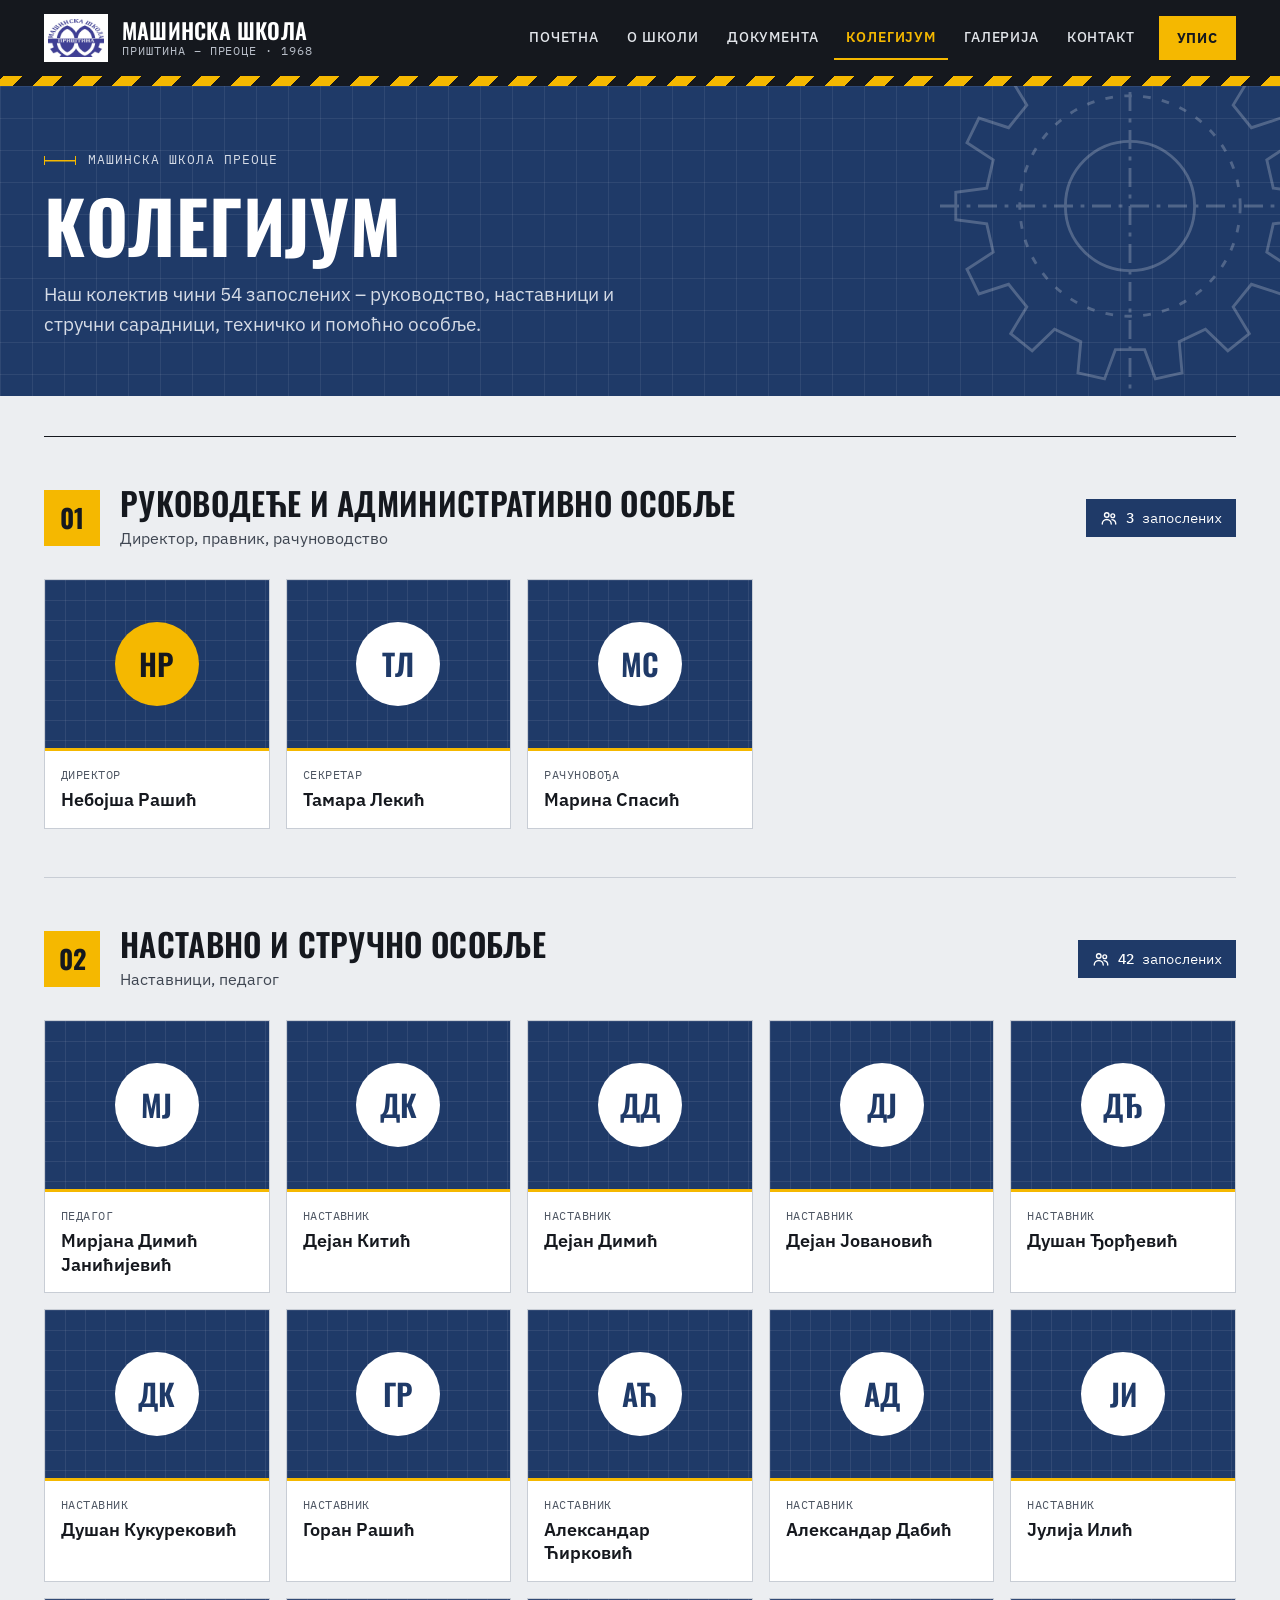
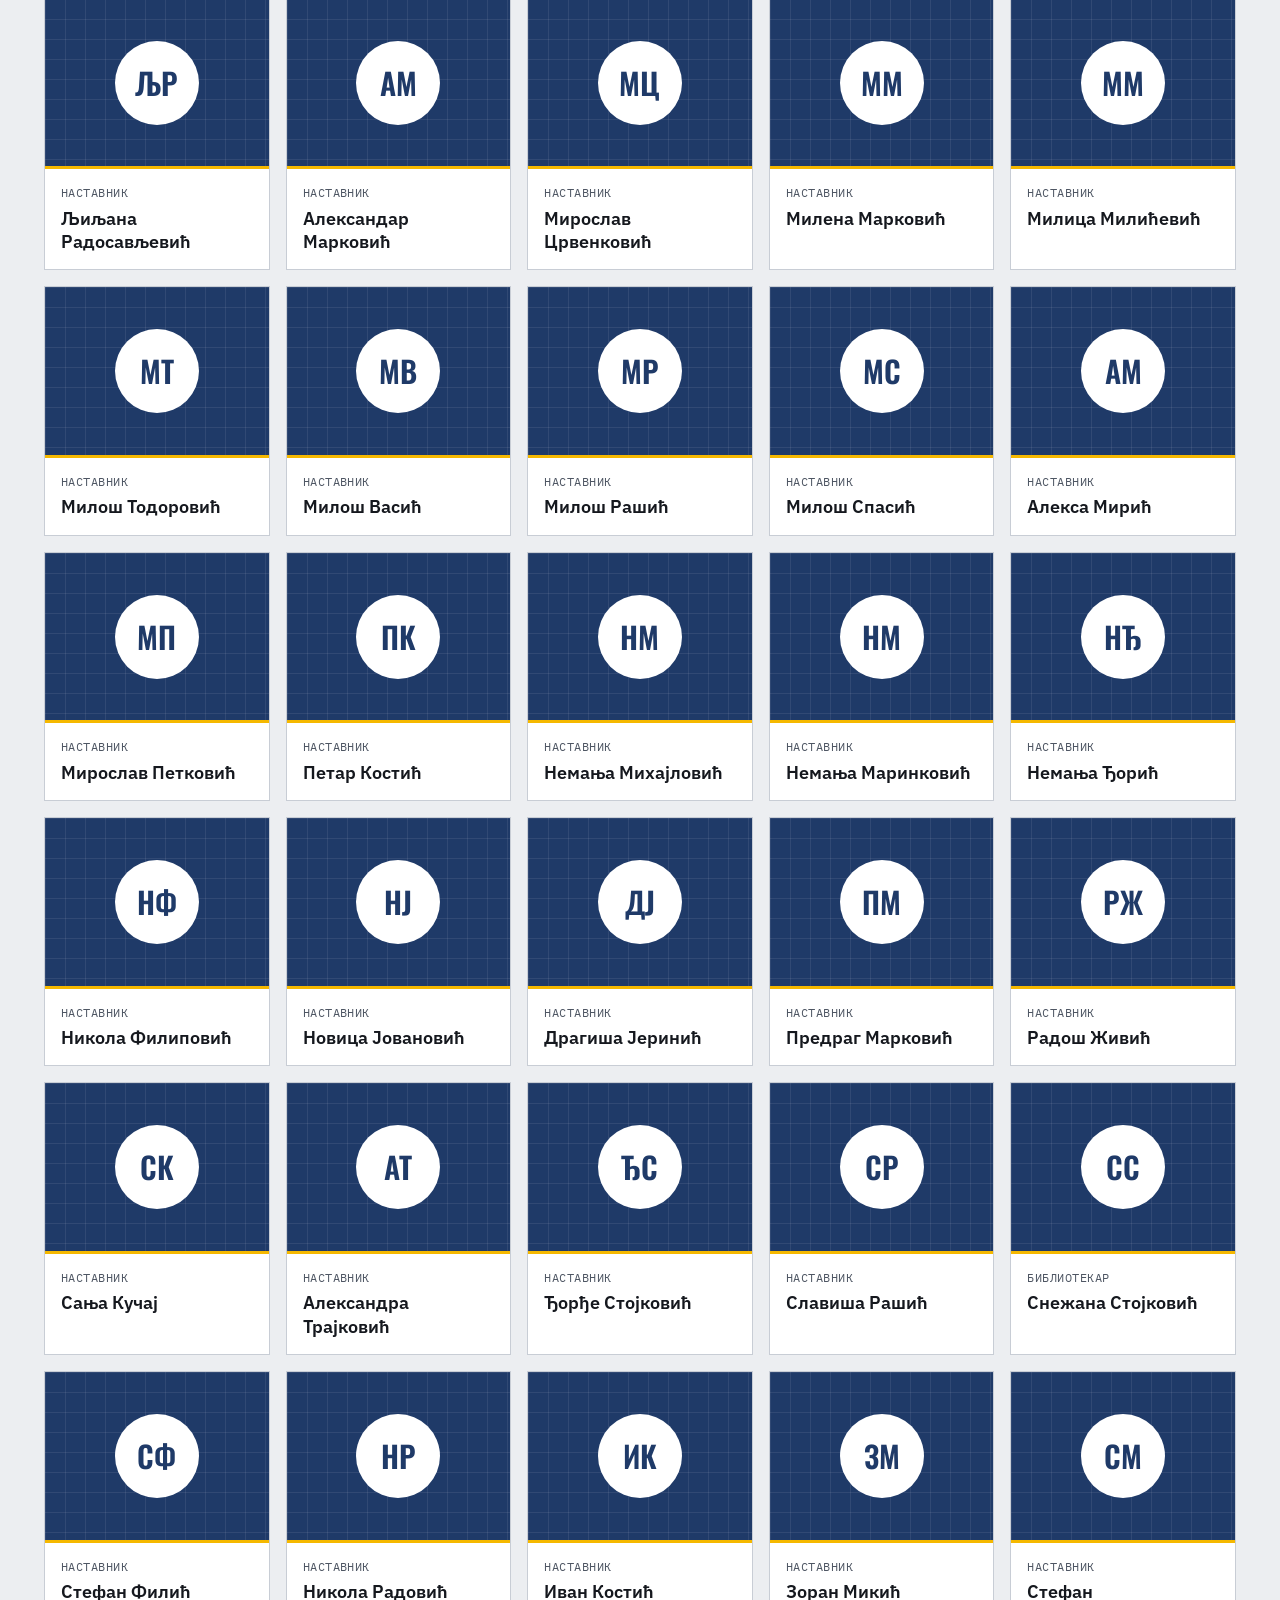
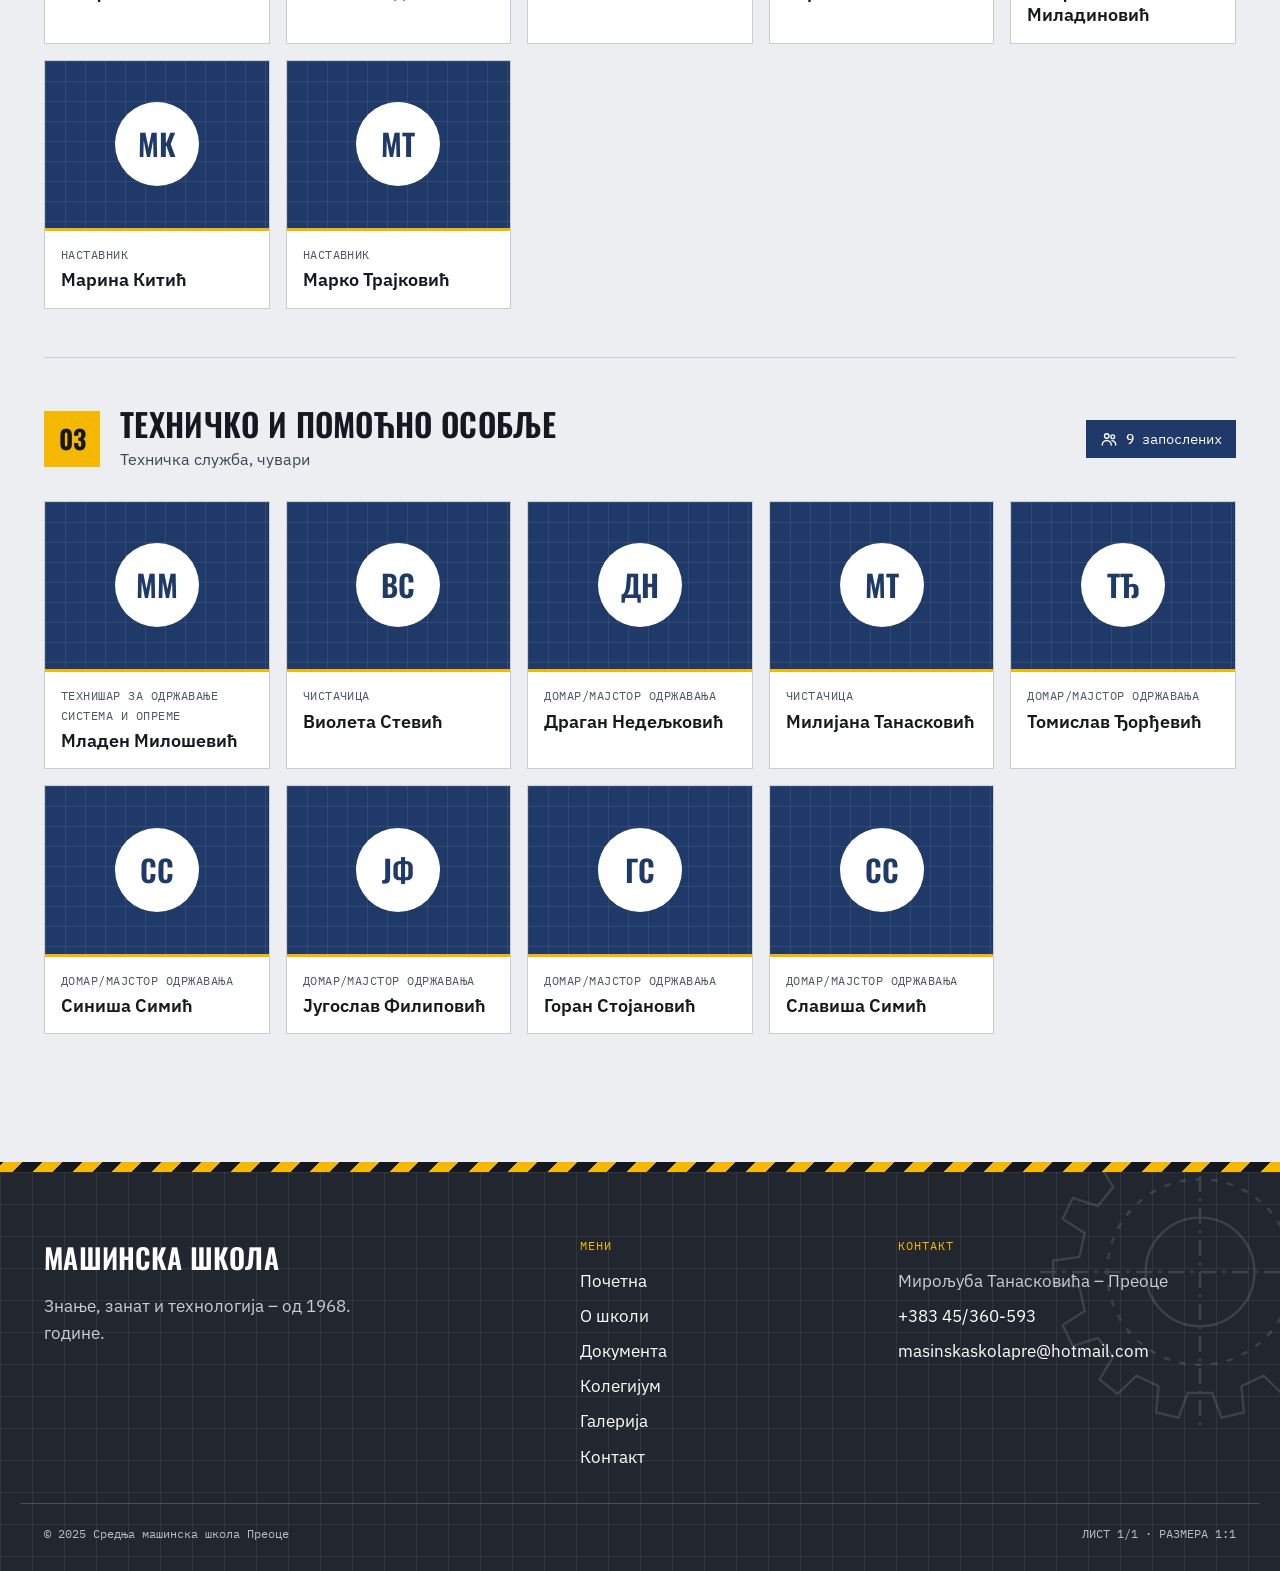
==== commit 1c2928a4: "Ažuriran kolegijum: broj zaposlenih, zvanja i spisak nastavnika Co-Authored-By: Claude Opus 5.5 <nor" ====
--- a/kolegijum.html
+++ b/kolegijum.html
@@ -34,7 +34,7 @@
     <div style="max-width: 1240px; margin: 0 auto; padding: 64px 24px 56px; display: flex; flex-direction: column; gap: 18px; position: relative">
       <span style="display: flex; align-items: center; gap: 12px; font-family: 'IBM Plex Mono', monospace; font-size: 13px; letter-spacing: 0.08em; text-transform: uppercase; color: #D5DBE6"><span aria-hidden="true" style="flex: 0 0 32px; height: 9px; border-left: 1.5px solid #F5B800; border-right: 1.5px solid #F5B800; background: linear-gradient(#F5B800, #F5B800) center / 100% 1.5px no-repeat"></span>Машинска школа Преоце</span>
       <h1 style="margin: 0; font-family: 'Oswald', 'Arial Narrow', sans-serif; text-transform: uppercase; letter-spacing: 0.01em; font-size: 72px; line-height: 1; font-weight: 700; color: #FFFFFF">Колегијум</h1>
-      <p style="margin: 0; font-size: 19px; color: #D5DBE6; max-width: 640px">Наш колектив чини 58 запослених – руководство, наставници и стручни сарадници, техничко и помоћно особље.</p>
+      <p style="margin: 0; font-size: 19px; color: #D5DBE6; max-width: 640px">Наш колектив чини 54 запослених – руководство, наставници и стручни сарадници, техничко и помоћно особље.</p>
     </div>
   </section>
   <section style="max-width: 1240px; margin: 0 auto; padding: 40px 24px 80px">
@@ -58,14 +58,14 @@
         <li style="display: flex; flex-direction: column; background: #FFFFFF; border: 1px solid #C8CDD5">
           <div aria-hidden="true" style="aspect-ratio: 4 / 3; display: flex; align-items: center; justify-content: center; background-color: #1F3A68; background-image: linear-gradient(rgba(255,255,255,0.08) 1px, transparent 1px), linear-gradient(90deg, rgba(255,255,255,0.08) 1px, transparent 1px); background-size: 20px 20px"><span style="width: 84px; height: 84px; border-radius: 50%; background: #FFFFFF; color: #1F3A68; display: flex; align-items: center; justify-content: center; font-family: 'Oswald', 'Arial Narrow', sans-serif; font-weight: 600; font-size: 30px">ТЛ</span></div>
           <div style="flex: 1; padding: 14px 16px 16px; border-top: 3px solid #F5B800; display: flex; flex-direction: column; gap: 4px">
-            <span style="font-family: 'IBM Plex Mono', monospace; font-size: 12px; color: #4E5663; text-transform: uppercase; letter-spacing: 0.04em">Правник</span>
+            <span style="font-family: 'IBM Plex Mono', monospace; font-size: 12px; color: #4E5663; text-transform: uppercase; letter-spacing: 0.04em">Секретар</span>
             <h3 style="margin: 0; font-size: 18px; font-weight: 600; line-height: 1.3">Тамара Лекић</h3>
           </div>
         </li>
         <li style="display: flex; flex-direction: column; background: #FFFFFF; border: 1px solid #C8CDD5">
           <div aria-hidden="true" style="aspect-ratio: 4 / 3; display: flex; align-items: center; justify-content: center; background-color: #1F3A68; background-image: linear-gradient(rgba(255,255,255,0.08) 1px, transparent 1px), linear-gradient(90deg, rgba(255,255,255,0.08) 1px, transparent 1px); background-size: 20px 20px"><span style="width: 84px; height: 84px; border-radius: 50%; background: #FFFFFF; color: #1F3A68; display: flex; align-items: center; justify-content: center; font-family: 'Oswald', 'Arial Narrow', sans-serif; font-weight: 600; font-size: 30px">МС</span></div>
           <div style="flex: 1; padding: 14px 16px 16px; border-top: 3px solid #F5B800; display: flex; flex-direction: column; gap: 4px">
-            <span style="font-family: 'IBM Plex Mono', monospace; font-size: 12px; color: #4E5663; text-transform: uppercase; letter-spacing: 0.04em">Рачуноводство</span>
+            <span style="font-family: 'IBM Plex Mono', monospace; font-size: 12px; color: #4E5663; text-transform: uppercase; letter-spacing: 0.04em">Рачуновођа</span>
             <h3 style="margin: 0; font-size: 18px; font-weight: 600; line-height: 1.3">Марина Спасић</h3>
           </div>
         </li>
@@ -78,7 +78,7 @@
           <h2 style="margin: 0; font-family: 'Oswald', 'Arial Narrow', sans-serif; text-transform: uppercase; letter-spacing: 0.01em; font-weight: 600; font-size: 32px; line-height: 1.1">Наставно и стручно особље</h2>
           <p style="margin: 0; color: #3F4652; font-size: 16px">Наставници, педагог</p>
         </div>
-        <span style="display: inline-flex; align-items: center; gap: 8px; font-family: 'IBM Plex Mono', monospace; font-size: 14px; color: #FFFFFF; padding: 8px 14px; background: #1F3A68"><svg aria-hidden="true" width="18" height="18" viewBox="0 0 24 24" fill="none" stroke="currentColor" stroke-width="1.8" stroke-linecap="round"><circle cx="9" cy="8" r="3"/><path d="M3 20c0-3.3 2.7-6 6-6s6 2.7 6 6"/><circle cx="17" cy="9" r="2.5"/><path d="M16 14.2c2.9.4 5 2.8 5 5.8"/></svg><b style="font-weight: 500">46</b> запослених</span>
+        <span style="display: inline-flex; align-items: center; gap: 8px; font-family: 'IBM Plex Mono', monospace; font-size: 14px; color: #FFFFFF; padding: 8px 14px; background: #1F3A68"><svg aria-hidden="true" width="18" height="18" viewBox="0 0 24 24" fill="none" stroke="currentColor" stroke-width="1.8" stroke-linecap="round"><circle cx="9" cy="8" r="3"/><path d="M3 20c0-3.3 2.7-6 6-6s6 2.7 6 6"/><circle cx="17" cy="9" r="2.5"/><path d="M16 14.2c2.9.4 5 2.8 5 5.8"/></svg><b style="font-weight: 500">42</b> запослених</span>
       </div>
       <ul style="margin: 0; padding: 0; list-style: none; display: grid; grid-template-columns: repeat(auto-fill, minmax(210px, 1fr)); gap: 16px">
         <li style="display: flex; flex-direction: column; background: #FFFFFF; border: 1px solid #C8CDD5">
@@ -96,20 +96,6 @@
           </div>
         </li>
         <li style="display: flex; flex-direction: column; background: #FFFFFF; border: 1px solid #C8CDD5">
-          <div aria-hidden="true" style="aspect-ratio: 4 / 3; display: flex; align-items: center; justify-content: center; background-color: #1F3A68; background-image: linear-gradient(rgba(255,255,255,0.08) 1px, transparent 1px), linear-gradient(90deg, rgba(255,255,255,0.08) 1px, transparent 1px); background-size: 20px 20px"><span style="width: 84px; height: 84px; border-radius: 50%; background: #FFFFFF; color: #1F3A68; display: flex; align-items: center; justify-content: center; font-family: 'Oswald', 'Arial Narrow', sans-serif; font-weight: 600; font-size: 30px">АЈ</span></div>
-          <div style="flex: 1; padding: 14px 16px 16px; border-top: 3px solid #F5B800; display: flex; flex-direction: column; gap: 4px">
-            <span style="font-family: 'IBM Plex Mono', monospace; font-size: 12px; color: #4E5663; text-transform: uppercase; letter-spacing: 0.04em">Наставник</span>
-            <h3 style="margin: 0; font-size: 18px; font-weight: 600; line-height: 1.3">Ангелина Јовановић</h3>
-          </div>
-        </li>
-        <li style="display: flex; flex-direction: column; background: #FFFFFF; border: 1px solid #C8CDD5">
-          <div aria-hidden="true" style="aspect-ratio: 4 / 3; display: flex; align-items: center; justify-content: center; background-color: #1F3A68; background-image: linear-gradient(rgba(255,255,255,0.08) 1px, transparent 1px), linear-gradient(90deg, rgba(255,255,255,0.08) 1px, transparent 1px); background-size: 20px 20px"><span style="width: 84px; height: 84px; border-radius: 50%; background: #FFFFFF; color: #1F3A68; display: flex; align-items: center; justify-content: center; font-family: 'Oswald', 'Arial Narrow', sans-serif; font-weight: 600; font-size: 30px">БС</span></div>
-          <div style="flex: 1; padding: 14px 16px 16px; border-top: 3px solid #F5B800; display: flex; flex-direction: column; gap: 4px">
-            <span style="font-family: 'IBM Plex Mono', monospace; font-size: 12px; color: #4E5663; text-transform: uppercase; letter-spacing: 0.04em">Наставник</span>
-            <h3 style="margin: 0; font-size: 18px; font-weight: 600; line-height: 1.3">Богдан Савић</h3>
-          </div>
-        </li>
-        <li style="display: flex; flex-direction: column; background: #FFFFFF; border: 1px solid #C8CDD5">
           <div aria-hidden="true" style="aspect-ratio: 4 / 3; display: flex; align-items: center; justify-content: center; background-color: #1F3A68; background-image: linear-gradient(rgba(255,255,255,0.08) 1px, transparent 1px), linear-gradient(90deg, rgba(255,255,255,0.08) 1px, transparent 1px); background-size: 20px 20px"><span style="width: 84px; height: 84px; border-radius: 50%; background: #FFFFFF; color: #1F3A68; display: flex; align-items: center; justify-content: center; font-family: 'Oswald', 'Arial Narrow', sans-serif; font-weight: 600; font-size: 30px">ДД</span></div>
           <div style="flex: 1; padding: 14px 16px 16px; border-top: 3px solid #F5B800; display: flex; flex-direction: column; gap: 4px">
             <span style="font-family: 'IBM Plex Mono', monospace; font-size: 12px; color: #4E5663; text-transform: uppercase; letter-spacing: 0.04em">Наставник</span>
@@ -173,13 +159,6 @@
           </div>
         </li>
         <li style="display: flex; flex-direction: column; background: #FFFFFF; border: 1px solid #C8CDD5">
-          <div aria-hidden="true" style="aspect-ratio: 4 / 3; display: flex; align-items: center; justify-content: center; background-color: #1F3A68; background-image: linear-gradient(rgba(255,255,255,0.08) 1px, transparent 1px), linear-gradient(90deg, rgba(255,255,255,0.08) 1px, transparent 1px); background-size: 20px 20px"><span style="width: 84px; height: 84px; border-radius: 50%; background: #FFFFFF; color: #1F3A68; display: flex; align-items: center; justify-content: center; font-family: 'Oswald', 'Arial Narrow', sans-serif; font-weight: 600; font-size: 30px">МЈ</span></div>
-          <div style="flex: 1; padding: 14px 16px 16px; border-top: 3px solid #F5B800; display: flex; flex-direction: column; gap: 4px">
-            <span style="font-family: 'IBM Plex Mono', monospace; font-size: 12px; color: #4E5663; text-transform: uppercase; letter-spacing: 0.04em">Наставник</span>
-            <h3 style="margin: 0; font-size: 18px; font-weight: 600; line-height: 1.3">Марина Јаковљевић</h3>
-          </div>
-        </li>
-        <li style="display: flex; flex-direction: column; background: #FFFFFF; border: 1px solid #C8CDD5">
           <div aria-hidden="true" style="aspect-ratio: 4 / 3; display: flex; align-items: center; justify-content: center; background-color: #1F3A68; background-image: linear-gradient(rgba(255,255,255,0.08) 1px, transparent 1px), linear-gradient(90deg, rgba(255,255,255,0.08) 1px, transparent 1px); background-size: 20px 20px"><span style="width: 84px; height: 84px; border-radius: 50%; background: #FFFFFF; color: #1F3A68; display: flex; align-items: center; justify-content: center; font-family: 'Oswald', 'Arial Narrow', sans-serif; font-weight: 600; font-size: 30px">АМ</span></div>
           <div style="flex: 1; padding: 14px 16px 16px; border-top: 3px solid #F5B800; display: flex; flex-direction: column; gap: 4px">
             <span style="font-family: 'IBM Plex Mono', monospace; font-size: 12px; color: #4E5663; text-transform: uppercase; letter-spacing: 0.04em">Наставник</span>
@@ -201,20 +180,6 @@
           </div>
         </li>
         <li style="display: flex; flex-direction: column; background: #FFFFFF; border: 1px solid #C8CDD5">
-          <div aria-hidden="true" style="aspect-ratio: 4 / 3; display: flex; align-items: center; justify-content: center; background-color: #1F3A68; background-image: linear-gradient(rgba(255,255,255,0.08) 1px, transparent 1px), linear-gradient(90deg, rgba(255,255,255,0.08) 1px, transparent 1px); background-size: 20px 20px"><span style="width: 84px; height: 84px; border-radius: 50%; background: #FFFFFF; color: #1F3A68; display: flex; align-items: center; justify-content: center; font-family: 'Oswald', 'Arial Narrow', sans-serif; font-weight: 600; font-size: 30px">МЋ</span></div>
-          <div style="flex: 1; padding: 14px 16px 16px; border-top: 3px solid #F5B800; display: flex; flex-direction: column; gap: 4px">
-            <span style="font-family: 'IBM Plex Mono', monospace; font-size: 12px; color: #4E5663; text-transform: uppercase; letter-spacing: 0.04em">Наставник</span>
-            <h3 style="margin: 0; font-size: 18px; font-weight: 600; line-height: 1.3">Милена Ћаловић</h3>
-          </div>
-        </li>
-        <li style="display: flex; flex-direction: column; background: #FFFFFF; border: 1px solid #C8CDD5">
-          <div aria-hidden="true" style="aspect-ratio: 4 / 3; display: flex; align-items: center; justify-content: center; background-color: #1F3A68; background-image: linear-gradient(rgba(255,255,255,0.08) 1px, transparent 1px), linear-gradient(90deg, rgba(255,255,255,0.08) 1px, transparent 1px); background-size: 20px 20px"><span style="width: 84px; height: 84px; border-radius: 50%; background: #FFFFFF; color: #1F3A68; display: flex; align-items: center; justify-content: center; font-family: 'Oswald', 'Arial Narrow', sans-serif; font-weight: 600; font-size: 30px">МИ</span></div>
-          <div style="flex: 1; padding: 14px 16px 16px; border-top: 3px solid #F5B800; display: flex; flex-direction: column; gap: 4px">
-            <span style="font-family: 'IBM Plex Mono', monospace; font-size: 12px; color: #4E5663; text-transform: uppercase; letter-spacing: 0.04em">Наставник</span>
-            <h3 style="margin: 0; font-size: 18px; font-weight: 600; line-height: 1.3">Милица Ивић</h3>
-          </div>
-        </li>
-        <li style="display: flex; flex-direction: column; background: #FFFFFF; border: 1px solid #C8CDD5">
           <div aria-hidden="true" style="aspect-ratio: 4 / 3; display: flex; align-items: center; justify-content: center; background-color: #1F3A68; background-image: linear-gradient(rgba(255,255,255,0.08) 1px, transparent 1px), linear-gradient(90deg, rgba(255,255,255,0.08) 1px, transparent 1px); background-size: 20px 20px"><span style="width: 84px; height: 84px; border-radius: 50%; background: #FFFFFF; color: #1F3A68; display: flex; align-items: center; justify-content: center; font-family: 'Oswald', 'Arial Narrow', sans-serif; font-weight: 600; font-size: 30px">ММ</span></div>
           <div style="flex: 1; padding: 14px 16px 16px; border-top: 3px solid #F5B800; display: flex; flex-direction: column; gap: 4px">
             <span style="font-family: 'IBM Plex Mono', monospace; font-size: 12px; color: #4E5663; text-transform: uppercase; letter-spacing: 0.04em">Наставник</span>
@@ -260,7 +225,7 @@
           <div aria-hidden="true" style="aspect-ratio: 4 / 3; display: flex; align-items: center; justify-content: center; background-color: #1F3A68; background-image: linear-gradient(rgba(255,255,255,0.08) 1px, transparent 1px), linear-gradient(90deg, rgba(255,255,255,0.08) 1px, transparent 1px); background-size: 20px 20px"><span style="width: 84px; height: 84px; border-radius: 50%; background: #FFFFFF; color: #1F3A68; display: flex; align-items: center; justify-content: center; font-family: 'Oswald', 'Arial Narrow', sans-serif; font-weight: 600; font-size: 30px">МП</span></div>
           <div style="flex: 1; padding: 14px 16px 16px; border-top: 3px solid #F5B800; display: flex; flex-direction: column; gap: 4px">
             <span style="font-family: 'IBM Plex Mono', monospace; font-size: 12px; color: #4E5663; text-transform: uppercase; letter-spacing: 0.04em">Наставник</span>
-            <h3 style="margin: 0; font-size: 18px; font-weight: 600; line-height: 1.3">Мирко Петковић</h3>
+            <h3 style="margin: 0; font-size: 18px; font-weight: 600; line-height: 1.3">Мирослав Петковић</h3>
           </div>
         </li>
         <li style="display: flex; flex-direction: column; background: #FFFFFF; border: 1px solid #C8CDD5">
@@ -309,7 +274,7 @@
           <div aria-hidden="true" style="aspect-ratio: 4 / 3; display: flex; align-items: center; justify-content: center; background-color: #1F3A68; background-image: linear-gradient(rgba(255,255,255,0.08) 1px, transparent 1px), linear-gradient(90deg, rgba(255,255,255,0.08) 1px, transparent 1px); background-size: 20px 20px"><span style="width: 84px; height: 84px; border-radius: 50%; background: #FFFFFF; color: #1F3A68; display: flex; align-items: center; justify-content: center; font-family: 'Oswald', 'Arial Narrow', sans-serif; font-weight: 600; font-size: 30px">ДЈ</span></div>
           <div style="flex: 1; padding: 14px 16px 16px; border-top: 3px solid #F5B800; display: flex; flex-direction: column; gap: 4px">
             <span style="font-family: 'IBM Plex Mono', monospace; font-size: 12px; color: #4E5663; text-transform: uppercase; letter-spacing: 0.04em">Наставник</span>
-            <h3 style="margin: 0; font-size: 18px; font-weight: 600; line-height: 1.3">Драгиша Јеремић</h3>
+            <h3 style="margin: 0; font-size: 18px; font-weight: 600; line-height: 1.3">Драгиша Јеринић</h3>
           </div>
         </li>
         <li style="display: flex; flex-direction: column; background: #FFFFFF; border: 1px solid #C8CDD5">
@@ -320,13 +285,6 @@
           </div>
         </li>
         <li style="display: flex; flex-direction: column; background: #FFFFFF; border: 1px solid #C8CDD5">
-          <div aria-hidden="true" style="aspect-ratio: 4 / 3; display: flex; align-items: center; justify-content: center; background-color: #1F3A68; background-image: linear-gradient(rgba(255,255,255,0.08) 1px, transparent 1px), linear-gradient(90deg, rgba(255,255,255,0.08) 1px, transparent 1px); background-size: 20px 20px"><span style="width: 84px; height: 84px; border-radius: 50%; background: #FFFFFF; color: #1F3A68; display: flex; align-items: center; justify-content: center; font-family: 'Oswald', 'Arial Narrow', sans-serif; font-weight: 600; font-size: 30px">РС</span></div>
-          <div style="flex: 1; padding: 14px 16px 16px; border-top: 3px solid #F5B800; display: flex; flex-direction: column; gap: 4px">
-            <span style="font-family: 'IBM Plex Mono', monospace; font-size: 12px; color: #4E5663; text-transform: uppercase; letter-spacing: 0.04em">Наставник</span>
-            <h3 style="margin: 0; font-size: 18px; font-weight: 600; line-height: 1.3">Радица Стојановић</h3>
-          </div>
-        </li>
-        <li style="display: flex; flex-direction: column; background: #FFFFFF; border: 1px solid #C8CDD5">
           <div aria-hidden="true" style="aspect-ratio: 4 / 3; display: flex; align-items: center; justify-content: center; background-color: #1F3A68; background-image: linear-gradient(rgba(255,255,255,0.08) 1px, transparent 1px), linear-gradient(90deg, rgba(255,255,255,0.08) 1px, transparent 1px); background-size: 20px 20px"><span style="width: 84px; height: 84px; border-radius: 50%; background: #FFFFFF; color: #1F3A68; display: flex; align-items: center; justify-content: center; font-family: 'Oswald', 'Arial Narrow', sans-serif; font-weight: 600; font-size: 30px">РЖ</span></div>
           <div style="flex: 1; padding: 14px 16px 16px; border-top: 3px solid #F5B800; display: flex; flex-direction: column; gap: 4px">
             <span style="font-family: 'IBM Plex Mono', monospace; font-size: 12px; color: #4E5663; text-transform: uppercase; letter-spacing: 0.04em">Наставник</span>
@@ -364,7 +322,7 @@
         <li style="display: flex; flex-direction: column; background: #FFFFFF; border: 1px solid #C8CDD5">
           <div aria-hidden="true" style="aspect-ratio: 4 / 3; display: flex; align-items: center; justify-content: center; background-color: #1F3A68; background-image: linear-gradient(rgba(255,255,255,0.08) 1px, transparent 1px), linear-gradient(90deg, rgba(255,255,255,0.08) 1px, transparent 1px); background-size: 20px 20px"><span style="width: 84px; height: 84px; border-radius: 50%; background: #FFFFFF; color: #1F3A68; display: flex; align-items: center; justify-content: center; font-family: 'Oswald', 'Arial Narrow', sans-serif; font-weight: 600; font-size: 30px">СС</span></div>
           <div style="flex: 1; padding: 14px 16px 16px; border-top: 3px solid #F5B800; display: flex; flex-direction: column; gap: 4px">
-            <span style="font-family: 'IBM Plex Mono', monospace; font-size: 12px; color: #4E5663; text-transform: uppercase; letter-spacing: 0.04em">Наставник</span>
+            <span style="font-family: 'IBM Plex Mono', monospace; font-size: 12px; color: #4E5663; text-transform: uppercase; letter-spacing: 0.04em">Библиотекар</span>
             <h3 style="margin: 0; font-size: 18px; font-weight: 600; line-height: 1.3">Снежана Стојковић</h3>
           </div>
         </li>
@@ -401,6 +359,20 @@
           <div style="flex: 1; padding: 14px 16px 16px; border-top: 3px solid #F5B800; display: flex; flex-direction: column; gap: 4px">
             <span style="font-family: 'IBM Plex Mono', monospace; font-size: 12px; color: #4E5663; text-transform: uppercase; letter-spacing: 0.04em">Наставник</span>
             <h3 style="margin: 0; font-size: 18px; font-weight: 600; line-height: 1.3">Стефан Миладиновић</h3>
+          </div>
+        </li>
+        <li style="display: flex; flex-direction: column; background: #FFFFFF; border: 1px solid #C8CDD5">
+          <div aria-hidden="true" style="aspect-ratio: 4 / 3; display: flex; align-items: center; justify-content: center; background-color: #1F3A68; background-image: linear-gradient(rgba(255,255,255,0.08) 1px, transparent 1px), linear-gradient(90deg, rgba(255,255,255,0.08) 1px, transparent 1px); background-size: 20px 20px"><span style="width: 84px; height: 84px; border-radius: 50%; background: #FFFFFF; color: #1F3A68; display: flex; align-items: center; justify-content: center; font-family: 'Oswald', 'Arial Narrow', sans-serif; font-weight: 600; font-size: 30px">МК</span></div>
+          <div style="flex: 1; padding: 14px 16px 16px; border-top: 3px solid #F5B800; display: flex; flex-direction: column; gap: 4px">
+            <span style="font-family: 'IBM Plex Mono', monospace; font-size: 12px; color: #4E5663; text-transform: uppercase; letter-spacing: 0.04em">Наставник</span>
+            <h3 style="margin: 0; font-size: 18px; font-weight: 600; line-height: 1.3">Марина Китић</h3>
+          </div>
+        </li>
+        <li style="display: flex; flex-direction: column; background: #FFFFFF; border: 1px solid #C8CDD5">
+          <div aria-hidden="true" style="aspect-ratio: 4 / 3; display: flex; align-items: center; justify-content: center; background-color: #1F3A68; background-image: linear-gradient(rgba(255,255,255,0.08) 1px, transparent 1px), linear-gradient(90deg, rgba(255,255,255,0.08) 1px, transparent 1px); background-size: 20px 20px"><span style="width: 84px; height: 84px; border-radius: 50%; background: #FFFFFF; color: #1F3A68; display: flex; align-items: center; justify-content: center; font-family: 'Oswald', 'Arial Narrow', sans-serif; font-weight: 600; font-size: 30px">МТ</span></div>
+          <div style="flex: 1; padding: 14px 16px 16px; border-top: 3px solid #F5B800; display: flex; flex-direction: column; gap: 4px">
+            <span style="font-family: 'IBM Plex Mono', monospace; font-size: 12px; color: #4E5663; text-transform: uppercase; letter-spacing: 0.04em">Наставник</span>
+            <h3 style="margin: 0; font-size: 18px; font-weight: 600; line-height: 1.3">Марко Трајковић</h3>
           </div>
         </li>
       </ul>
@@ -418,63 +390,63 @@
         <li style="display: flex; flex-direction: column; background: #FFFFFF; border: 1px solid #C8CDD5">
           <div aria-hidden="true" style="aspect-ratio: 4 / 3; display: flex; align-items: center; justify-content: center; background-color: #1F3A68; background-image: linear-gradient(rgba(255,255,255,0.08) 1px, transparent 1px), linear-gradient(90deg, rgba(255,255,255,0.08) 1px, transparent 1px); background-size: 20px 20px"><span style="width: 84px; height: 84px; border-radius: 50%; background: #FFFFFF; color: #1F3A68; display: flex; align-items: center; justify-content: center; font-family: 'Oswald', 'Arial Narrow', sans-serif; font-weight: 600; font-size: 30px">ММ</span></div>
           <div style="flex: 1; padding: 14px 16px 16px; border-top: 3px solid #F5B800; display: flex; flex-direction: column; gap: 4px">
-            <span style="font-family: 'IBM Plex Mono', monospace; font-size: 12px; color: #4E5663; text-transform: uppercase; letter-spacing: 0.04em">Техничка служба</span>
+            <span style="font-family: 'IBM Plex Mono', monospace; font-size: 12px; color: #4E5663; text-transform: uppercase; letter-spacing: 0.04em">Технишар за одржавање система и опреме</span>
             <h3 style="margin: 0; font-size: 18px; font-weight: 600; line-height: 1.3">Младен Милошевић</h3>
           </div>
         </li>
         <li style="display: flex; flex-direction: column; background: #FFFFFF; border: 1px solid #C8CDD5">
           <div aria-hidden="true" style="aspect-ratio: 4 / 3; display: flex; align-items: center; justify-content: center; background-color: #1F3A68; background-image: linear-gradient(rgba(255,255,255,0.08) 1px, transparent 1px), linear-gradient(90deg, rgba(255,255,255,0.08) 1px, transparent 1px); background-size: 20px 20px"><span style="width: 84px; height: 84px; border-radius: 50%; background: #FFFFFF; color: #1F3A68; display: flex; align-items: center; justify-content: center; font-family: 'Oswald', 'Arial Narrow', sans-serif; font-weight: 600; font-size: 30px">ВС</span></div>
           <div style="flex: 1; padding: 14px 16px 16px; border-top: 3px solid #F5B800; display: flex; flex-direction: column; gap: 4px">
-            <span style="font-family: 'IBM Plex Mono', monospace; font-size: 12px; color: #4E5663; text-transform: uppercase; letter-spacing: 0.04em">Техничка служба</span>
+            <span style="font-family: 'IBM Plex Mono', monospace; font-size: 12px; color: #4E5663; text-transform: uppercase; letter-spacing: 0.04em">Чистачица</span>
             <h3 style="margin: 0; font-size: 18px; font-weight: 600; line-height: 1.3">Виолета Стевић</h3>
           </div>
         </li>
         <li style="display: flex; flex-direction: column; background: #FFFFFF; border: 1px solid #C8CDD5">
           <div aria-hidden="true" style="aspect-ratio: 4 / 3; display: flex; align-items: center; justify-content: center; background-color: #1F3A68; background-image: linear-gradient(rgba(255,255,255,0.08) 1px, transparent 1px), linear-gradient(90deg, rgba(255,255,255,0.08) 1px, transparent 1px); background-size: 20px 20px"><span style="width: 84px; height: 84px; border-radius: 50%; background: #FFFFFF; color: #1F3A68; display: flex; align-items: center; justify-content: center; font-family: 'Oswald', 'Arial Narrow', sans-serif; font-weight: 600; font-size: 30px">ДН</span></div>
           <div style="flex: 1; padding: 14px 16px 16px; border-top: 3px solid #F5B800; display: flex; flex-direction: column; gap: 4px">
-            <span style="font-family: 'IBM Plex Mono', monospace; font-size: 12px; color: #4E5663; text-transform: uppercase; letter-spacing: 0.04em">Техничка служба</span>
+            <span style="font-family: 'IBM Plex Mono', monospace; font-size: 12px; color: #4E5663; text-transform: uppercase; letter-spacing: 0.04em">Домар/мајстор одржавања</span>
             <h3 style="margin: 0; font-size: 18px; font-weight: 600; line-height: 1.3">Драган Недељковић</h3>
           </div>
         </li>
         <li style="display: flex; flex-direction: column; background: #FFFFFF; border: 1px solid #C8CDD5">
           <div aria-hidden="true" style="aspect-ratio: 4 / 3; display: flex; align-items: center; justify-content: center; background-color: #1F3A68; background-image: linear-gradient(rgba(255,255,255,0.08) 1px, transparent 1px), linear-gradient(90deg, rgba(255,255,255,0.08) 1px, transparent 1px); background-size: 20px 20px"><span style="width: 84px; height: 84px; border-radius: 50%; background: #FFFFFF; color: #1F3A68; display: flex; align-items: center; justify-content: center; font-family: 'Oswald', 'Arial Narrow', sans-serif; font-weight: 600; font-size: 30px">МТ</span></div>
           <div style="flex: 1; padding: 14px 16px 16px; border-top: 3px solid #F5B800; display: flex; flex-direction: column; gap: 4px">
-            <span style="font-family: 'IBM Plex Mono', monospace; font-size: 12px; color: #4E5663; text-transform: uppercase; letter-spacing: 0.04em">Техничка служба</span>
+            <span style="font-family: 'IBM Plex Mono', monospace; font-size: 12px; color: #4E5663; text-transform: uppercase; letter-spacing: 0.04em">Чистачица</span>
             <h3 style="margin: 0; font-size: 18px; font-weight: 600; line-height: 1.3">Милијана Танасковић</h3>
           </div>
         </li>
         <li style="display: flex; flex-direction: column; background: #FFFFFF; border: 1px solid #C8CDD5">
           <div aria-hidden="true" style="aspect-ratio: 4 / 3; display: flex; align-items: center; justify-content: center; background-color: #1F3A68; background-image: linear-gradient(rgba(255,255,255,0.08) 1px, transparent 1px), linear-gradient(90deg, rgba(255,255,255,0.08) 1px, transparent 1px); background-size: 20px 20px"><span style="width: 84px; height: 84px; border-radius: 50%; background: #FFFFFF; color: #1F3A68; display: flex; align-items: center; justify-content: center; font-family: 'Oswald', 'Arial Narrow', sans-serif; font-weight: 600; font-size: 30px">ТЂ</span></div>
           <div style="flex: 1; padding: 14px 16px 16px; border-top: 3px solid #F5B800; display: flex; flex-direction: column; gap: 4px">
-            <span style="font-family: 'IBM Plex Mono', monospace; font-size: 12px; color: #4E5663; text-transform: uppercase; letter-spacing: 0.04em">Техничка служба</span>
+            <span style="font-family: 'IBM Plex Mono', monospace; font-size: 12px; color: #4E5663; text-transform: uppercase; letter-spacing: 0.04em">Домар/мајстор одржавања</span>
             <h3 style="margin: 0; font-size: 18px; font-weight: 600; line-height: 1.3">Томислав Ђорђевић</h3>
           </div>
         </li>
         <li style="display: flex; flex-direction: column; background: #FFFFFF; border: 1px solid #C8CDD5">
           <div aria-hidden="true" style="aspect-ratio: 4 / 3; display: flex; align-items: center; justify-content: center; background-color: #1F3A68; background-image: linear-gradient(rgba(255,255,255,0.08) 1px, transparent 1px), linear-gradient(90deg, rgba(255,255,255,0.08) 1px, transparent 1px); background-size: 20px 20px"><span style="width: 84px; height: 84px; border-radius: 50%; background: #FFFFFF; color: #1F3A68; display: flex; align-items: center; justify-content: center; font-family: 'Oswald', 'Arial Narrow', sans-serif; font-weight: 600; font-size: 30px">СС</span></div>
           <div style="flex: 1; padding: 14px 16px 16px; border-top: 3px solid #F5B800; display: flex; flex-direction: column; gap: 4px">
-            <span style="font-family: 'IBM Plex Mono', monospace; font-size: 12px; color: #4E5663; text-transform: uppercase; letter-spacing: 0.04em">Чувар</span>
+            <span style="font-family: 'IBM Plex Mono', monospace; font-size: 12px; color: #4E5663; text-transform: uppercase; letter-spacing: 0.04em">Домар/мајстор одржавања</span>
             <h3 style="margin: 0; font-size: 18px; font-weight: 600; line-height: 1.3">Синиша Симић</h3>
           </div>
         </li>
         <li style="display: flex; flex-direction: column; background: #FFFFFF; border: 1px solid #C8CDD5">
           <div aria-hidden="true" style="aspect-ratio: 4 / 3; display: flex; align-items: center; justify-content: center; background-color: #1F3A68; background-image: linear-gradient(rgba(255,255,255,0.08) 1px, transparent 1px), linear-gradient(90deg, rgba(255,255,255,0.08) 1px, transparent 1px); background-size: 20px 20px"><span style="width: 84px; height: 84px; border-radius: 50%; background: #FFFFFF; color: #1F3A68; display: flex; align-items: center; justify-content: center; font-family: 'Oswald', 'Arial Narrow', sans-serif; font-weight: 600; font-size: 30px">ЈФ</span></div>
           <div style="flex: 1; padding: 14px 16px 16px; border-top: 3px solid #F5B800; display: flex; flex-direction: column; gap: 4px">
-            <span style="font-family: 'IBM Plex Mono', monospace; font-size: 12px; color: #4E5663; text-transform: uppercase; letter-spacing: 0.04em">Чувар</span>
+            <span style="font-family: 'IBM Plex Mono', monospace; font-size: 12px; color: #4E5663; text-transform: uppercase; letter-spacing: 0.04em">Домар/мајстор одржавања</span>
             <h3 style="margin: 0; font-size: 18px; font-weight: 600; line-height: 1.3">Југослав Филиповић</h3>
           </div>
         </li>
         <li style="display: flex; flex-direction: column; background: #FFFFFF; border: 1px solid #C8CDD5">
           <div aria-hidden="true" style="aspect-ratio: 4 / 3; display: flex; align-items: center; justify-content: center; background-color: #1F3A68; background-image: linear-gradient(rgba(255,255,255,0.08) 1px, transparent 1px), linear-gradient(90deg, rgba(255,255,255,0.08) 1px, transparent 1px); background-size: 20px 20px"><span style="width: 84px; height: 84px; border-radius: 50%; background: #FFFFFF; color: #1F3A68; display: flex; align-items: center; justify-content: center; font-family: 'Oswald', 'Arial Narrow', sans-serif; font-weight: 600; font-size: 30px">ГС</span></div>
           <div style="flex: 1; padding: 14px 16px 16px; border-top: 3px solid #F5B800; display: flex; flex-direction: column; gap: 4px">
-            <span style="font-family: 'IBM Plex Mono', monospace; font-size: 12px; color: #4E5663; text-transform: uppercase; letter-spacing: 0.04em">Чувар</span>
+            <span style="font-family: 'IBM Plex Mono', monospace; font-size: 12px; color: #4E5663; text-transform: uppercase; letter-spacing: 0.04em">Домар/мајстор одржавања</span>
             <h3 style="margin: 0; font-size: 18px; font-weight: 600; line-height: 1.3">Горан Стојановић</h3>
           </div>
         </li>
         <li style="display: flex; flex-direction: column; background: #FFFFFF; border: 1px solid #C8CDD5">
           <div aria-hidden="true" style="aspect-ratio: 4 / 3; display: flex; align-items: center; justify-content: center; background-color: #1F3A68; background-image: linear-gradient(rgba(255,255,255,0.08) 1px, transparent 1px), linear-gradient(90deg, rgba(255,255,255,0.08) 1px, transparent 1px); background-size: 20px 20px"><span style="width: 84px; height: 84px; border-radius: 50%; background: #FFFFFF; color: #1F3A68; display: flex; align-items: center; justify-content: center; font-family: 'Oswald', 'Arial Narrow', sans-serif; font-weight: 600; font-size: 30px">СС</span></div>
           <div style="flex: 1; padding: 14px 16px 16px; border-top: 3px solid #F5B800; display: flex; flex-direction: column; gap: 4px">
-            <span style="font-family: 'IBM Plex Mono', monospace; font-size: 12px; color: #4E5663; text-transform: uppercase; letter-spacing: 0.04em">Чувар</span>
+            <span style="font-family: 'IBM Plex Mono', monospace; font-size: 12px; color: #4E5663; text-transform: uppercase; letter-spacing: 0.04em">Домар/мајстор одржавања</span>
             <h3 style="margin: 0; font-size: 18px; font-weight: 600; line-height: 1.3">Славиша Симић</h3>
           </div>
         </li>
